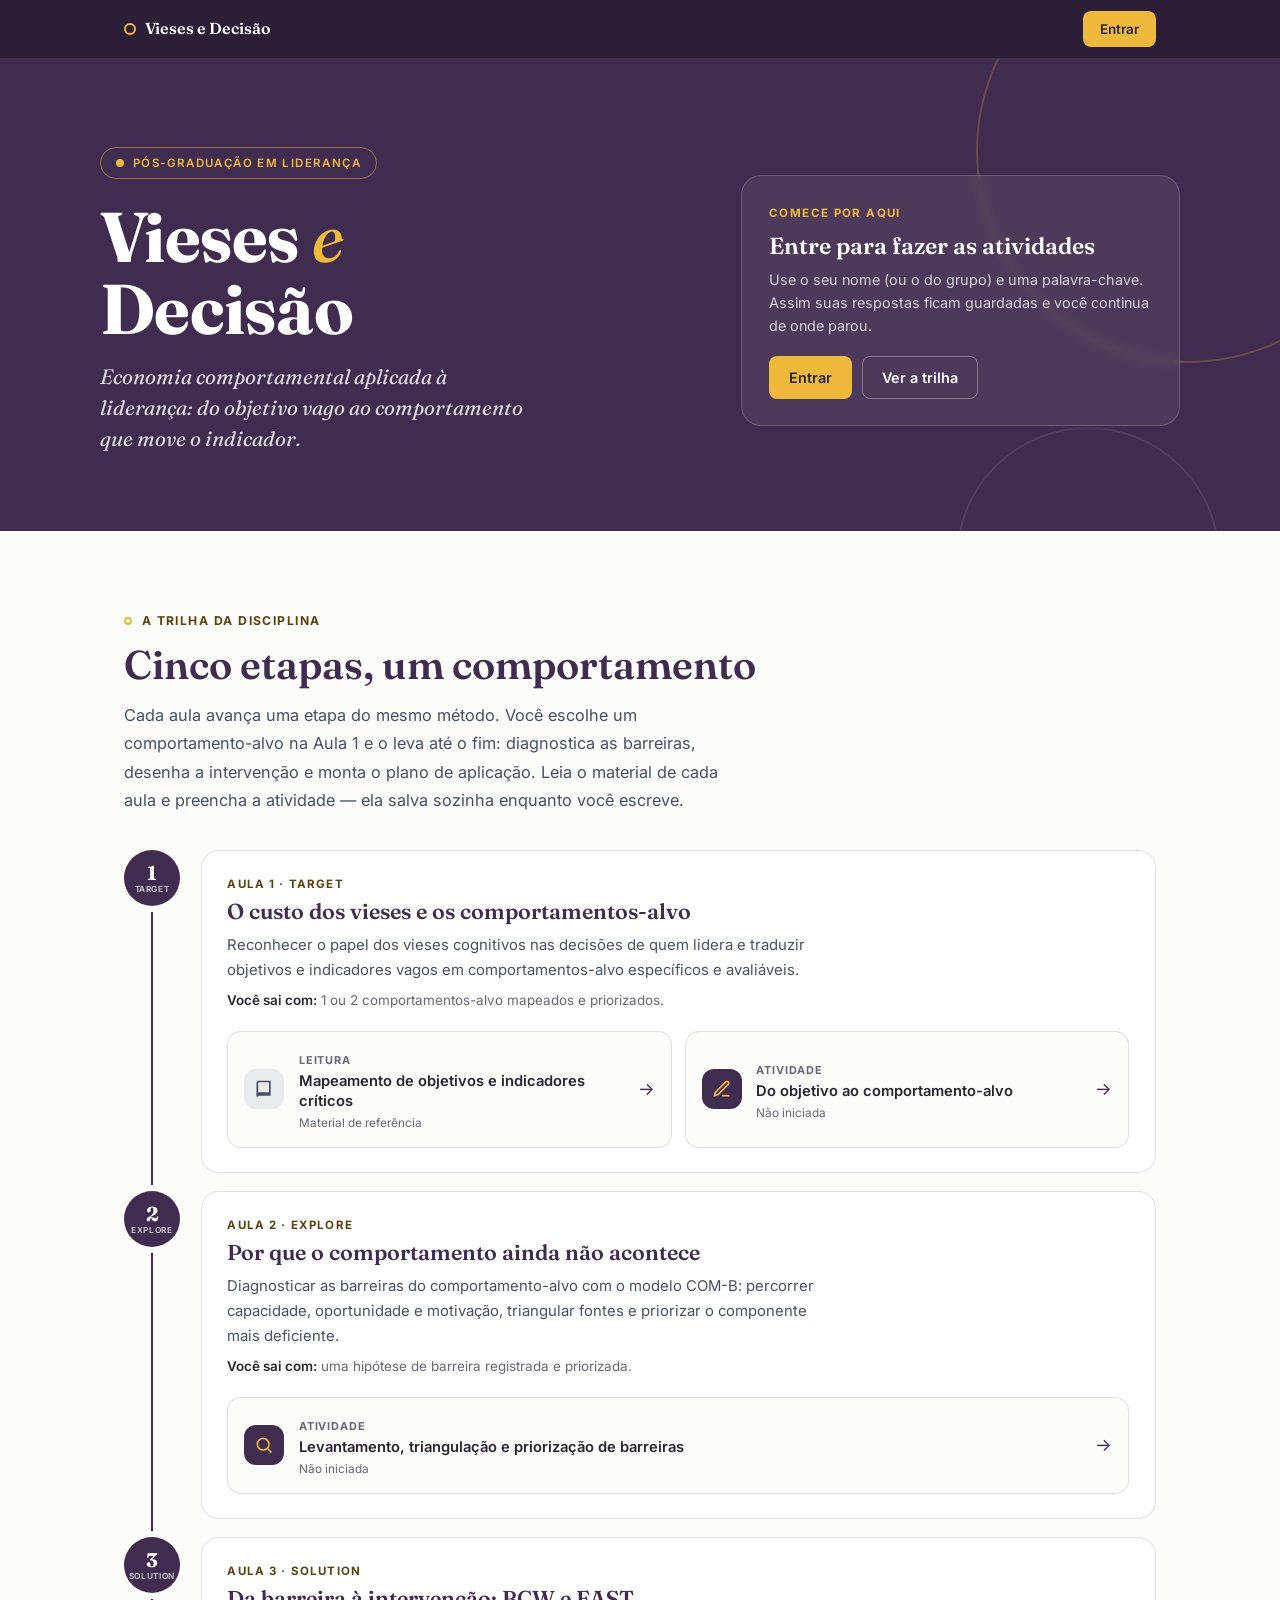
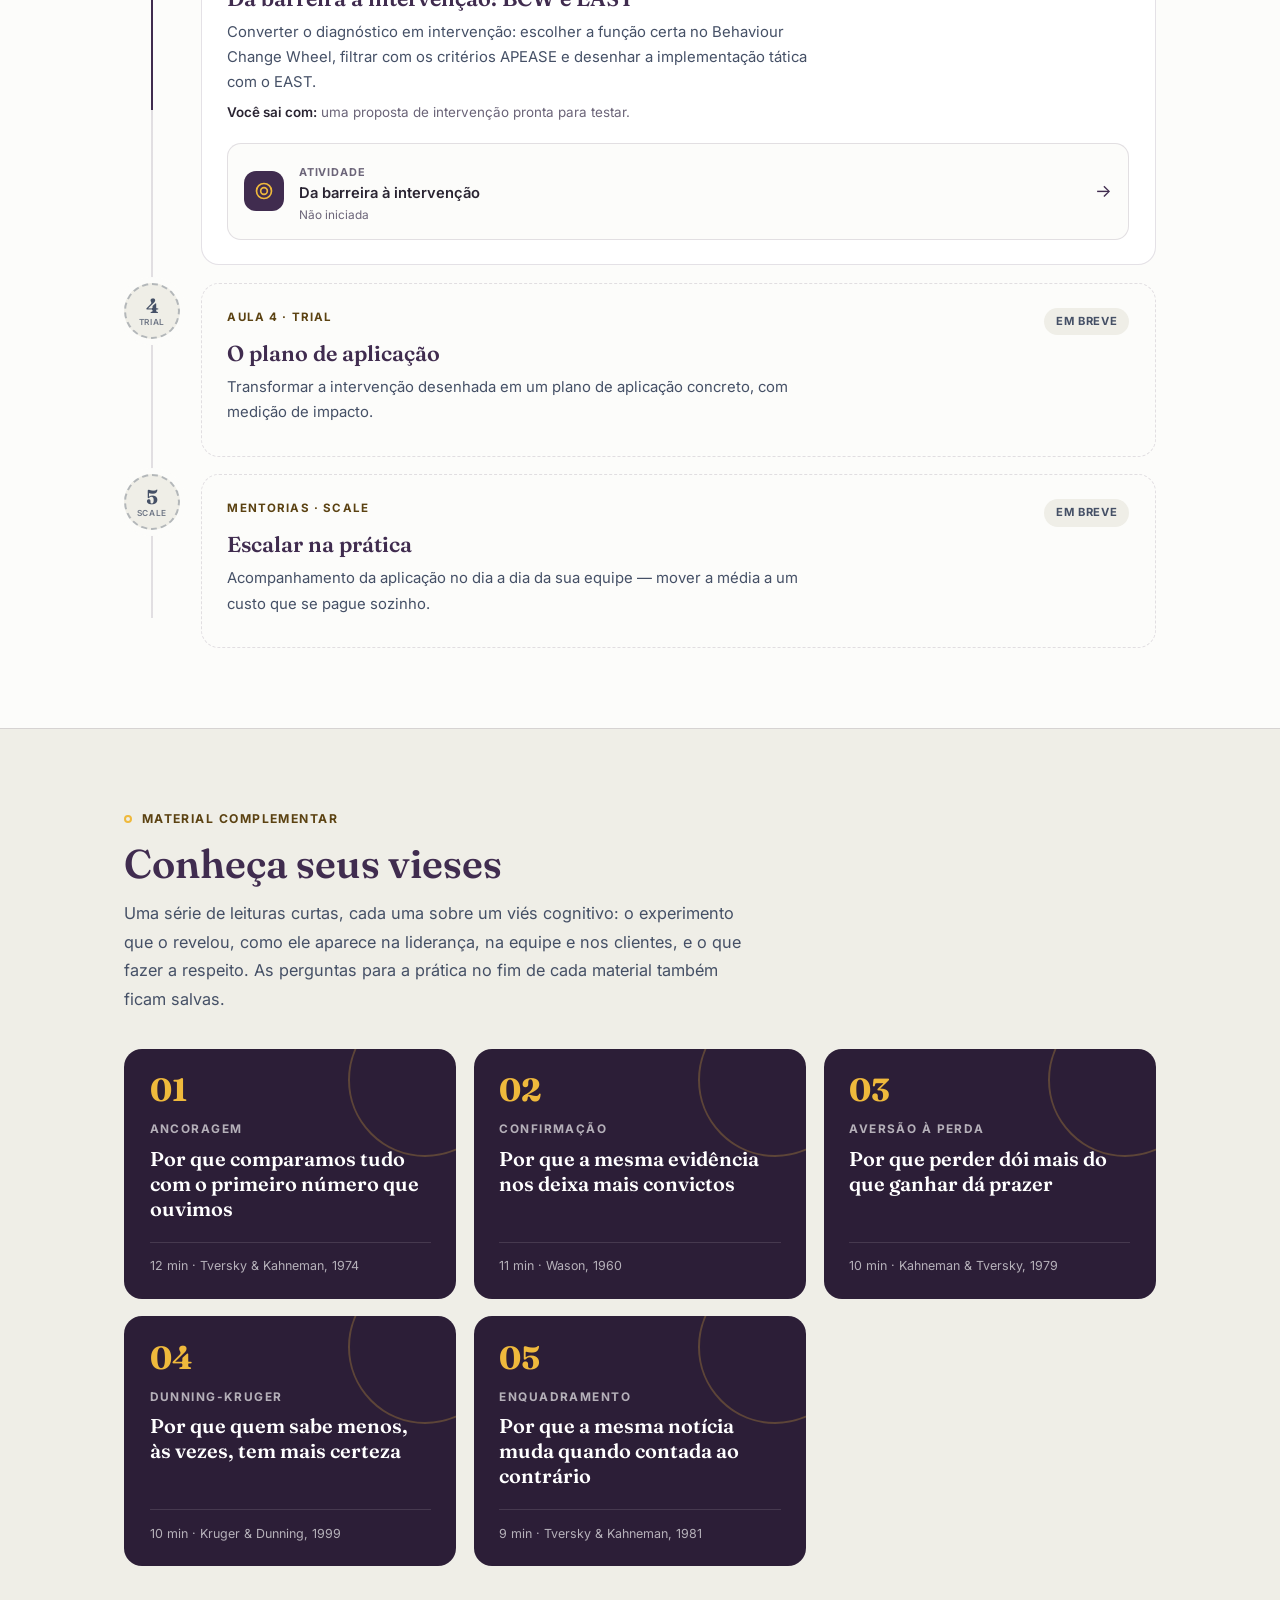
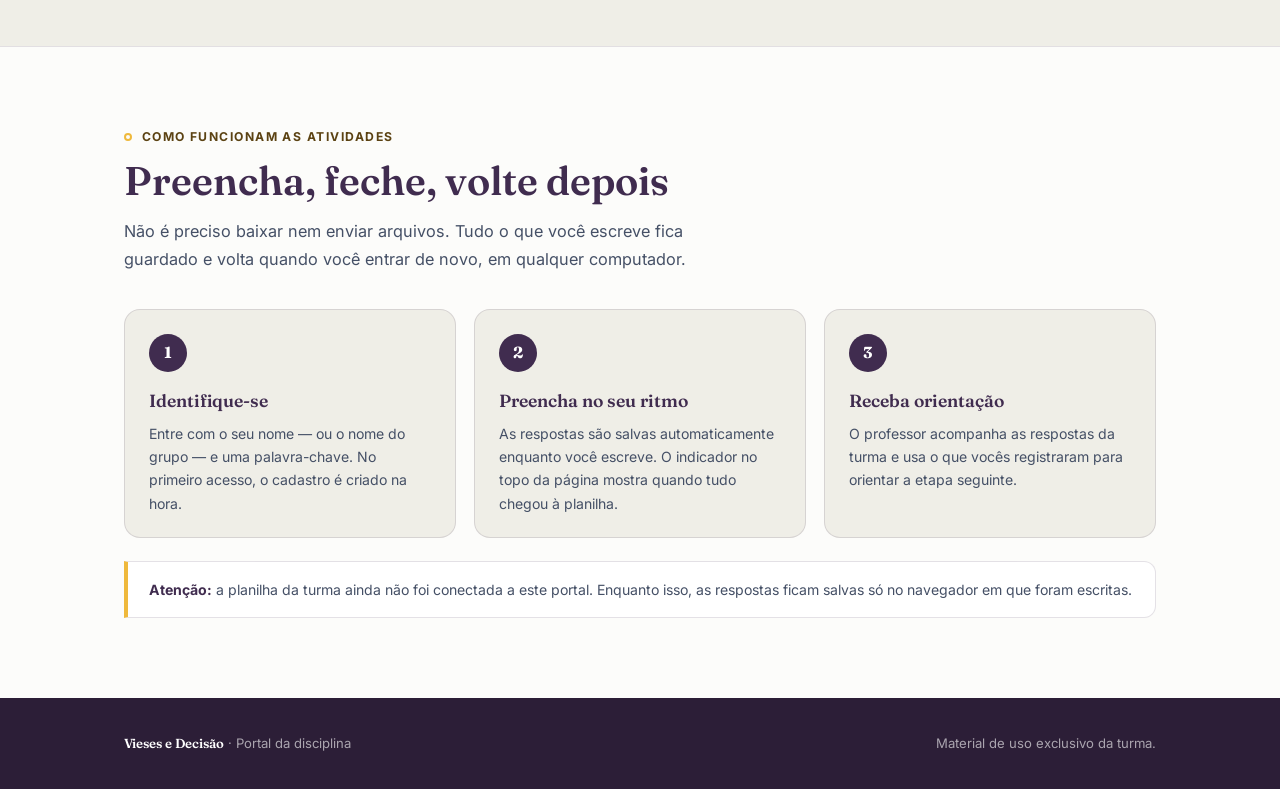
==== index.html @ 5bf4abdb "Portal da disciplina Vieses e Decisão: conteúdos, atividades com salvamento na planilha e materiais " ====
<!DOCTYPE html>
<html lang="pt-BR">
<head>
<meta charset="UTF-8">
<meta name="viewport" content="width=device-width, initial-scale=1.0">
<title>Vieses e Decisão — Portal da disciplina</title>
<meta name="description" content="Conteúdos e atividades da disciplina Vieses e Decisão: economia comportamental aplicada à liderança.">
<link rel="preconnect" href="https://fonts.googleapis.com">
<link rel="preconnect" href="https://fonts.gstatic.com" crossorigin>
<link href="https://fonts.googleapis.com/css2?family=Fraunces:ital,opsz,wght@0,9..144,400;0,9..144,500;0,9..144,600;0,9..144,700;1,9..144,400;1,9..144,500&family=Inter:wght@400;500;600;700&display=swap" rel="stylesheet">
<link rel="stylesheet" href="assets/css/portal.css">
<style>
  :root {
    --roxo:#402C4F; --roxo-deep:#2C1E37; --azul:#455066; --azul-deep:#2E3646;
    --papel:#FCFCFA; --papel-dim:#EFEEE7; --linha:rgba(64,44,79,0.14);
    --amarelo:#EFB93C; --amarelo-ink:#5B4212; --texto:#2A2432; --muted:#6b6478;
    --display:'Fraunces', Georgia, serif; --body:'Inter', -apple-system, sans-serif;
  }
  * { box-sizing:border-box; }
  html { scroll-behavior:smooth; -webkit-text-size-adjust:100%; }
  body { margin:0; font-family:var(--body); background:var(--papel); color:var(--texto); line-height:1.6; overflow-x:hidden; }
  a { color:inherit; }
  ::selection { background:var(--amarelo); color:var(--roxo-deep); }
  .wrap { max-width:1080px; margin:0 auto; padding:0 1.5rem; }
  .vd-topbar-inner { max-width:1080px; }

  /* HERO */
  .hero { background:var(--roxo); color:#fff; position:relative; overflow:hidden; }
  .hero::before { content:''; position:absolute; right:-120px; top:-120px; width:420px; height:420px; border-radius:50%; border:2px solid rgba(239,185,60,0.22); }
  .hero::after { content:''; position:absolute; right:60px; bottom:-160px; width:260px; height:260px; border-radius:50%; border:2px solid rgba(255,255,255,0.08); }
  .hero-grid { display:grid; grid-template-columns:1.35fr 1fr; gap:3rem; align-items:center; padding:clamp(3rem,8vw,5.5rem) 0 clamp(3rem,7vw,4.8rem); position:relative; z-index:1; }
  .tag { display:inline-flex; align-items:center; gap:0.55rem; border:1px solid rgba(239,185,60,0.5); color:var(--amarelo); font-size:0.72rem; letter-spacing:0.12em; text-transform:uppercase; padding:0.35rem 0.95rem; border-radius:100px; font-weight:600; }
  .tag i { width:8px; height:8px; border-radius:50%; background:var(--amarelo); display:inline-block; }
  .hero h1 { font-family:var(--display); font-weight:700; font-size:clamp(2.6rem,6.5vw,4.4rem); line-height:1.02; margin:1.4rem 0 1rem; letter-spacing:-0.01em; }
  .hero h1 em { font-style:italic; font-weight:500; color:var(--amarelo); }
  .hero-sub { font-family:var(--display); font-style:italic; font-size:clamp(1.08rem,2vw,1.3rem); color:rgba(255,255,255,0.82); max-width:34ch; margin:0; line-height:1.5; }

  .sessao-card { background:rgba(255,255,255,0.07); border:1px solid rgba(255,255,255,0.16); border-radius:20px; padding:1.7rem 1.7rem 1.6rem; backdrop-filter:blur(4px); }
  .sessao-card .eyebrow { font-size:0.72rem; font-weight:700; letter-spacing:0.12em; text-transform:uppercase; color:var(--amarelo); margin-bottom:0.6rem; }
  .sessao-card h2 { font-family:var(--display); font-weight:600; font-size:1.45rem; margin:0 0 0.5rem; line-height:1.2; }
  .sessao-card p { font-size:0.9rem; color:rgba(255,255,255,0.78); margin:0 0 1.2rem; line-height:1.6; }
  .sessao-card .vd-btn { padding:0.75rem 1.2rem; font-size:0.9rem; }
  .progresso { list-style:none; margin:0 0 1.2rem; padding:0; display:flex; flex-direction:column; gap:0.45rem; }
  .progresso li { display:flex; justify-content:space-between; gap:1rem; font-size:0.86rem; background:rgba(255,255,255,0.06); border-radius:10px; padding:0.55rem 0.8rem; }
  .progresso li span:last-child { color:rgba(255,255,255,0.7); white-space:nowrap; }
  .progresso li.feito span:last-child { color:#8fe0b6; }
  .sessao-acoes { display:flex; gap:0.6rem; flex-wrap:wrap; }

  /* SEÇÕES */
  section.bloco { padding:clamp(3.2rem,7vw,5rem) 0; }
  section.bloco + section.bloco { border-top:1px solid var(--linha); }
  .eyebrow-sec { display:flex; align-items:center; gap:0.6rem; font-size:0.76rem; font-weight:700; letter-spacing:0.12em; text-transform:uppercase; color:var(--amarelo-ink); margin-bottom:0.8rem; }
  .eyebrow-sec i { width:8px; height:8px; border-radius:50%; border:2px solid var(--amarelo); display:inline-block; }
  h2.titulo-sec { font-family:var(--display); font-weight:600; font-size:clamp(1.8rem,4vw,2.5rem); color:var(--roxo); margin:0 0 0.8rem; line-height:1.12; }
  p.intro-sec { color:var(--azul); font-size:1.02rem; max-width:62ch; margin:0 0 2.2rem; line-height:1.75; }

  /* TRILHA */
  .trilha { position:relative; display:flex; flex-direction:column; gap:1.1rem; }
  .trilha::before { content:''; position:absolute; left:27px; top:30px; bottom:30px; width:2px; background:linear-gradient(var(--roxo) 0 62%, var(--linha) 62%); }
  .etapa { display:grid; grid-template-columns:56px 1fr; gap:1.3rem; position:relative; }
  .etapa-num { width:56px; height:56px; border-radius:50%; background:var(--roxo); color:#fff; display:flex; flex-direction:column; align-items:center; justify-content:center; font-family:var(--display); font-weight:700; font-size:1.25rem; line-height:1; position:relative; z-index:1; box-shadow:0 0 0 6px var(--papel); }
  .etapa-num small { font-family:var(--body); font-size:0.52rem; letter-spacing:0.08em; font-weight:600; opacity:0.75; margin-top:2px; }
  .etapa.futura .etapa-num { background:var(--papel-dim); color:var(--azul); border:2px dashed rgba(69,80,102,0.35); }
  .etapa-card { background:#fff; border:1px solid var(--linha); border-radius:18px; padding:1.5rem 1.6rem; transition:border-color .2s, box-shadow .2s; }
  .etapa-card:hover { border-color:rgba(64,44,79,0.3); box-shadow:0 18px 40px -26px rgba(44,30,55,0.4); }
  .etapa.futura .etapa-card { background:transparent; border-style:dashed; }
  .etapa-top { display:flex; justify-content:space-between; align-items:flex-start; gap:1rem; flex-wrap:wrap; }
  .etapa-label { font-size:0.72rem; font-weight:700; letter-spacing:0.1em; text-transform:uppercase; color:var(--amarelo-ink); }
  .etapa h3 { font-family:var(--display); font-weight:600; font-size:1.35rem; color:var(--roxo); margin:0.35rem 0 0.5rem; line-height:1.2; }
  .etapa p.desc { font-size:0.93rem; color:var(--azul); margin:0 0 0.4rem; line-height:1.7; max-width:68ch; }
  .etapa p.entrega { font-size:0.84rem; color:var(--muted); margin:0; }
  .etapa p.entrega strong { color:var(--texto); font-weight:600; }
  .badge-breve { font-size:0.7rem; font-weight:700; letter-spacing:0.06em; text-transform:uppercase; padding:0.3rem 0.75rem; border-radius:100px; background:var(--papel-dim); color:var(--azul); }
  .recursos { display:grid; grid-template-columns:repeat(auto-fit, minmax(240px, 1fr)); gap:0.8rem; margin-top:1.2rem; }
  .recurso { display:flex; align-items:center; gap:0.9rem; text-decoration:none; background:var(--papel); border:1px solid var(--linha); border-radius:14px; padding:0.9rem 1rem; transition:border-color .15s, transform .15s, background .15s; }
  .recurso:hover { border-color:var(--roxo); transform:translateY(-1px); background:#fff; }
  .recurso:focus-visible { outline:2px solid var(--amarelo); outline-offset:2px; }
  .recurso-ico { width:40px; height:40px; border-radius:12px; display:flex; align-items:center; justify-content:center; flex-shrink:0; }
  .recurso.leitura .recurso-ico { background:rgba(69,80,102,0.1); color:var(--azul); }
  .recurso.atividade .recurso-ico { background:var(--roxo); color:var(--amarelo); }
  .recurso-txt { min-width:0; flex:1; }
  .recurso-tipo { font-size:0.68rem; font-weight:700; letter-spacing:0.08em; text-transform:uppercase; color:var(--muted); }
  .recurso-nome { display:block; font-weight:600; font-size:0.92rem; color:var(--texto); line-height:1.35; }
  .recurso-status { display:block; font-size:0.74rem; color:var(--muted); margin-top:0.15rem; }
  .recurso-status.feito { color:#2f8f5f; font-weight:600; }
  .recurso-seta { color:var(--roxo); font-size:1.1rem; flex-shrink:0; }

  /* VIESES */
  .vieses-grid { display:grid; grid-template-columns:repeat(auto-fill, minmax(290px, 1fr)); gap:1.1rem; }
  .vies { display:flex; flex-direction:column; text-decoration:none; background:var(--roxo-deep); color:#fff; border-radius:18px; padding:1.6rem 1.6rem 1.4rem; position:relative; overflow:hidden; min-height:250px; transition:transform .2s, box-shadow .2s; }
  .vies::before { content:''; position:absolute; top:-46px; right:-46px; width:150px; height:150px; border-radius:50%; border:2px solid rgba(239,185,60,0.25); transition:transform .4s; }
  .vies:hover { transform:translateY(-3px); box-shadow:0 22px 44px -22px rgba(44,30,55,0.7); }
  .vies:hover::before { transform:scale(1.15); }
  .vies:focus-visible { outline:3px solid var(--amarelo); outline-offset:3px; }
  .vies-num { font-family:var(--display); font-weight:700; font-size:2rem; color:var(--amarelo); line-height:1; }
  .vies-nome { font-size:0.74rem; font-weight:700; letter-spacing:0.12em; text-transform:uppercase; color:rgba(255,255,255,0.65); margin:0.9rem 0 0.4rem; }
  .vies-pergunta { font-family:var(--display); font-weight:600; font-size:1.25rem; line-height:1.25; margin:0 0 1.2rem; }
  .vies-meta { margin-top:auto; display:flex; justify-content:space-between; gap:0.8rem; flex-wrap:wrap; font-size:0.78rem; color:rgba(255,255,255,0.65); border-top:1px solid rgba(255,255,255,0.12); padding-top:0.85rem; }
  .vies-meta .ok { color:#8fe0b6; font-weight:600; }

  /* COMO FUNCIONA */
  .passos { display:grid; grid-template-columns:repeat(3, 1fr); gap:1.1rem; }
  .passo-c { background:var(--papel-dim); border:1px solid var(--linha); border-radius:16px; padding:1.5rem 1.5rem 1.4rem; }
  .passo-c .n { width:38px; height:38px; border-radius:50%; background:var(--roxo); color:#fff; display:flex; align-items:center; justify-content:center; font-family:var(--display); font-weight:700; margin-bottom:0.9rem; }
  .passo-c h4 { font-family:var(--display); font-weight:600; font-size:1.1rem; color:var(--roxo); margin:0 0 0.45rem; }
  .passo-c p { font-size:0.88rem; color:var(--azul); margin:0; line-height:1.65; }
  .aviso-local { margin-top:1.4rem; display:flex; gap:0.9rem; background:#fff; border:1px solid var(--linha); border-left:4px solid var(--amarelo); border-radius:0 12px 12px 0; padding:1rem 1.3rem; font-size:0.88rem; color:var(--azul); line-height:1.65; }
  .aviso-local strong { color:var(--roxo); }

  footer { background:var(--roxo-deep); color:rgba(255,255,255,0.6); font-size:0.82rem; padding:2.2rem 0; }
  footer .wrap { display:flex; justify-content:space-between; gap:1rem; flex-wrap:wrap; }
  footer strong { color:#fff; font-family:var(--display); font-weight:600; }

  @media (max-width:880px) {
    .hero-grid { grid-template-columns:1fr; gap:2rem; }
    .passos { grid-template-columns:1fr; }
  }
  @media (max-width:560px) {
    .wrap { padding-left:1rem; padding-right:1rem; }
    .trilha::before { left:19px; }
    .etapa { grid-template-columns:40px 1fr; gap:0.8rem; }
    .etapa-num { width:40px; height:40px; font-size:1rem; box-shadow:0 0 0 4px var(--papel); }
    .etapa-num small { display:none; }
    .etapa-card { padding:1.2rem 1.1rem; }
    .vieses-grid { grid-template-columns:1fr; }
  }
  @media (prefers-reduced-motion: reduce) {
    .vies, .vies::before, .recurso, .etapa-card { transition:none; }
  }
</style>
</head>
<body>

<header class="hero">
  <div class="wrap hero-grid">
    <div>
      <span class="tag"><i></i><span id="programa">Pós-graduação em Liderança</span></span>
      <h1>Vieses <em>e</em><br>Decisão</h1>
      <p class="hero-sub" id="subtitulo">Economia comportamental aplicada à liderança: do objetivo vago ao comportamento que move o indicador.</p>
    </div>
    <div class="sessao-card" id="sessaoCard" aria-live="polite"></div>
  </div>
</header>

<main>
  <section class="bloco" id="trilha">
    <div class="wrap">
      <div class="eyebrow-sec"><i></i>A trilha da disciplina</div>
      <h2 class="titulo-sec">Cinco etapas, um comportamento</h2>
      <p class="intro-sec">Cada aula avança uma etapa do mesmo método. Você escolhe um comportamento-alvo na Aula 1 e o leva até o fim: diagnostica as barreiras, desenha a intervenção e monta o plano de aplicação. Leia o material de cada aula e preencha a atividade — ela salva sozinha enquanto você escreve.</p>

      <div class="trilha">
        <article class="etapa">
          <div class="etapa-num">1<small>TARGET</small></div>
          <div class="etapa-card">
            <div class="etapa-label">Aula 1 · Target</div>
            <h3>O custo dos vieses e os comportamentos-alvo</h3>
            <p class="desc">Reconhecer o papel dos vieses cognitivos nas decisões de quem lidera e traduzir objetivos e indicadores vagos em comportamentos-alvo específicos e avaliáveis.</p>
            <p class="entrega"><strong>Você sai com:</strong> 1 ou 2 comportamentos-alvo mapeados e priorizados.</p>
            <div class="recursos">
              <a class="recurso leitura" href="leituras/passo-1-objetivos-e-indicadores.html">
                <span class="recurso-ico"><svg width="20" height="20" viewBox="0 0 24 24" fill="none" stroke="currentColor" stroke-width="2"><path d="M4 5a2 2 0 012-2h13v16H6a2 2 0 00-2 2V5z"/><path d="M4 19a2 2 0 012-2h13"/></svg></span>
                <span class="recurso-txt"><span class="recurso-tipo">Leitura</span><span class="recurso-nome">Mapeamento de objetivos e indicadores críticos</span><span class="recurso-status" id="tempoLeitura1">Material de referência</span></span>
                <span class="recurso-seta">→</span>
              </a>
              <a class="recurso atividade" href="atividades/aula-1-comportamento-alvo.html">
                <span class="recurso-ico"><svg width="20" height="20" viewBox="0 0 24 24" fill="none" stroke="currentColor" stroke-width="2"><path d="M12 20h9"/><path d="M16.5 3.5a2.1 2.1 0 013 3L7 19l-4 1 1-4 12.5-12.5z"/></svg></span>
                <span class="recurso-txt"><span class="recurso-tipo">Atividade</span><span class="recurso-nome">Do objetivo ao comportamento-alvo</span><span class="recurso-status" data-ferramenta="aula1">Não iniciada</span></span>
                <span class="recurso-seta">→</span>
              </a>
            </div>
          </div>
        </article>

        <article class="etapa">
          <div class="etapa-num">2<small>EXPLORE</small></div>
          <div class="etapa-card">
            <div class="etapa-label">Aula 2 · Explore</div>
            <h3>Por que o comportamento ainda não acontece</h3>
            <p class="desc">Diagnosticar as barreiras do comportamento-alvo com o modelo COM-B: percorrer capacidade, oportunidade e motivação, triangular fontes e priorizar o componente mais deficiente.</p>
            <p class="entrega"><strong>Você sai com:</strong> uma hipótese de barreira registrada e priorizada.</p>
            <div class="recursos">
              <a class="recurso atividade" href="atividades/aula-2-barreiras.html">
                <span class="recurso-ico"><svg width="20" height="20" viewBox="0 0 24 24" fill="none" stroke="currentColor" stroke-width="2"><circle cx="11" cy="11" r="7"/><path d="M21 21l-4.3-4.3"/></svg></span>
                <span class="recurso-txt"><span class="recurso-tipo">Atividade</span><span class="recurso-nome">Levantamento, triangulação e priorização de barreiras</span><span class="recurso-status" data-ferramenta="aula2">Não iniciada</span></span>
                <span class="recurso-seta">→</span>
              </a>
            </div>
          </div>
        </article>

        <article class="etapa">
          <div class="etapa-num">3<small>SOLUTION</small></div>
          <div class="etapa-card">
            <div class="etapa-label">Aula 3 · Solution</div>
            <h3>Da barreira à intervenção: BCW e EAST</h3>
            <p class="desc">Converter o diagnóstico em intervenção: escolher a função certa no Behaviour Change Wheel, filtrar com os critérios APEASE e desenhar a implementação tática com o EAST.</p>
            <p class="entrega"><strong>Você sai com:</strong> uma proposta de intervenção pronta para testar.</p>
            <div class="recursos">
              <a class="recurso atividade" href="atividades/aula-3-intervencao.html">
                <span class="recurso-ico"><svg width="20" height="20" viewBox="0 0 24 24" fill="none" stroke="currentColor" stroke-width="2"><circle cx="12" cy="12" r="9"/><circle cx="12" cy="12" r="4"/></svg></span>
                <span class="recurso-txt"><span class="recurso-tipo">Atividade</span><span class="recurso-nome">Da barreira à intervenção</span><span class="recurso-status" data-ferramenta="aula3">Não iniciada</span></span>
                <span class="recurso-seta">→</span>
              </a>
            </div>
          </div>
        </article>

        <article class="etapa futura">
          <div class="etapa-num">4<small>TRIAL</small></div>
          <div class="etapa-card">
            <div class="etapa-top"><div class="etapa-label">Aula 4 · Trial</div><span class="badge-breve">Em breve</span></div>
            <h3>O plano de aplicação</h3>
            <p class="desc">Transformar a intervenção desenhada em um plano de aplicação concreto, com medição de impacto.</p>
          </div>
        </article>

        <article class="etapa futura">
          <div class="etapa-num">5<small>SCALE</small></div>
          <div class="etapa-card">
            <div class="etapa-top"><div class="etapa-label">Mentorias · Scale</div><span class="badge-breve">Em breve</span></div>
            <h3>Escalar na prática</h3>
            <p class="desc">Acompanhamento da aplicação no dia a dia da sua equipe — mover a média a um custo que se pague sozinho.</p>
          </div>
        </article>
      </div>
    </div>
  </section>

  <section class="bloco" id="vieses" style="background:var(--papel-dim)">
    <div class="wrap">
      <div class="eyebrow-sec"><i></i>Material complementar</div>
      <h2 class="titulo-sec">Conheça seus vieses</h2>
      <p class="intro-sec">Uma série de leituras curtas, cada uma sobre um viés cognitivo: o experimento que o revelou, como ele aparece na liderança, na equipe e nos clientes, e o que fazer a respeito. As perguntas para a prática no fim de cada material também ficam salvas.</p>
      <div class="vieses-grid">
        <a class="vies" href="vieses/ancoragem.html">
          <span class="vies-num">01</span><span class="vies-nome">Ancoragem</span>
          <span class="vies-pergunta">Por que comparamos tudo com o primeiro número que ouvimos</span>
          <span class="vies-meta"><span>12 min · Tversky &amp; Kahneman, 1974</span><span data-ferramenta="vies-ancoragem"></span></span>
        </a>
        <a class="vies" href="vieses/confirmacao.html">
          <span class="vies-num">02</span><span class="vies-nome">Confirmação</span>
          <span class="vies-pergunta">Por que a mesma evidência nos deixa mais convictos</span>
          <span class="vies-meta"><span>11 min · Wason, 1960</span><span data-ferramenta="vies-confirmacao"></span></span>
        </a>
        <a class="vies" href="vieses/aversao-a-perda.html">
          <span class="vies-num">03</span><span class="vies-nome">Aversão à perda</span>
          <span class="vies-pergunta">Por que perder dói mais do que ganhar dá prazer</span>
          <span class="vies-meta"><span>10 min · Kahneman &amp; Tversky, 1979</span><span data-ferramenta="vies-aversao-a-perda"></span></span>
        </a>
        <a class="vies" href="vieses/dunning-kruger.html">
          <span class="vies-num">04</span><span class="vies-nome">Dunning-Kruger</span>
          <span class="vies-pergunta">Por que quem sabe menos, às vezes, tem mais certeza</span>
          <span class="vies-meta"><span>10 min · Kruger &amp; Dunning, 1999</span><span data-ferramenta="vies-dunning-kruger"></span></span>
        </a>
        <a class="vies" href="vieses/enquadramento.html">
          <span class="vies-num">05</span><span class="vies-nome">Enquadramento</span>
          <span class="vies-pergunta">Por que a mesma notícia muda quando contada ao contrário</span>
          <span class="vies-meta"><span>9 min · Tversky &amp; Kahneman, 1981</span><span data-ferramenta="vies-enquadramento"></span></span>
        </a>
      </div>
    </div>
  </section>

  <section class="bloco" id="como-funciona">
    <div class="wrap">
      <div class="eyebrow-sec"><i></i>Como funcionam as atividades</div>
      <h2 class="titulo-sec">Preencha, feche, volte depois</h2>
      <p class="intro-sec">Não é preciso baixar nem enviar arquivos. Tudo o que você escreve fica guardado e volta quando você entrar de novo, em qualquer computador.</p>
      <div class="passos">
        <div class="passo-c"><div class="n">1</div><h4>Identifique-se</h4><p>Entre com o seu nome — ou o nome do grupo — e uma palavra-chave. No primeiro acesso, o cadastro é criado na hora.</p></div>
        <div class="passo-c"><div class="n">2</div><h4>Preencha no seu ritmo</h4><p>As respostas são salvas automaticamente enquanto você escreve. O indicador no topo da página mostra quando tudo chegou à planilha.</p></div>
        <div class="passo-c"><div class="n">3</div><h4>Receba orientação</h4><p>O professor acompanha as respostas da turma e usa o que vocês registraram para orientar a etapa seguinte.</p></div>
      </div>
      <div class="aviso-local" id="avisoModo"></div>
    </div>
  </section>
</main>

<footer>
  <div class="wrap">
    <span><strong id="rodapeNome">Vieses e Decisão</strong> · Portal da disciplina</span>
    <span>Material de uso exclusivo da turma.</span>
  </div>
</footer>

<script src="assets/js/config.js"></script>
<script src="assets/js/portal.js"></script>
<script>
(function () {
  var C = window.VD_CONFIG || {};
  if (C.PROGRAMA) document.getElementById('programa').textContent = C.PROGRAMA;
  if (C.NOME_DISCIPLINA) { document.getElementById('rodapeNome').textContent = C.NOME_DISCIPLINA; }

  VD.iniciarPagina();

  var esc = VD.esc;
  var ATIVIDADES = [
    { id: 'aula1', nome: 'Aula 1 · Comportamento-alvo', url: 'atividades/aula-1-comportamento-alvo.html' },
    { id: 'aula2', nome: 'Aula 2 · Barreiras', url: 'atividades/aula-2-barreiras.html' },
    { id: 'aula3', nome: 'Aula 3 · Intervenção', url: 'atividades/aula-3-intervencao.html' }
  ];

  function rotulo(reg) {
    if (!reg) return null;
    if (VD.emPlanilha() && reg.pendente) return 'Alterações ainda não enviadas';
    return 'Salva ' + VD.fmtHora(reg.base || reg.atualizado);
  }

  function render() {
    var s = VD.sessao();
    var card = document.getElementById('sessaoCard');
    if (!s) {
      card.innerHTML =
        '<div class="eyebrow">Comece por aqui</div>' +
        '<h2>Entre para fazer as atividades</h2>' +
        '<p>Use o seu nome (ou o do grupo) e uma palavra-chave. Assim suas respostas ficam guardadas e você continua de onde parou.</p>' +
        '<div class="sessao-acoes"><button type="button" class="vd-btn vd-btn-amarelo" id="btnEntrar">Entrar</button>' +
        '<a class="vd-btn vd-btn-claro" href="#trilha">Ver a trilha</a></div>';
      document.getElementById('btnEntrar').onclick = function () { VD.abrirLogin(); };
    } else {
      card.innerHTML =
        '<div class="eyebrow">' + (s.turma ? esc(s.turma) : 'Sua área') + '</div>' +
        '<h2>Olá, ' + esc(s.nome) + '</h2>' +
        '<p>' + (VD.emPlanilha() ? 'Suas respostas estão sendo salvas na planilha da turma.' : 'Modo local: suas respostas ficam salvas neste navegador.') + '</p>' +
        '<ul class="progresso">' + ATIVIDADES.map(function (a) {
          var r = rotulo(VD.registro(a.id));
          return '<li class="' + (r ? 'feito' : '') + '"><span>' + esc(a.nome) + '</span><span>' + (r ? esc(r) : 'Não iniciada') + '</span></li>';
        }).join('') + '</ul>' +
        '<div class="sessao-acoes"><a class="vd-btn vd-btn-amarelo" href="' + proxima() + '">Continuar</a>' +
        '<button type="button" class="vd-btn vd-btn-claro" id="btnSair">Trocar de estudante</button></div>';
      document.getElementById('btnSair').onclick = function () { VD.sair(); };
    }

    document.querySelectorAll('[data-ferramenta]').forEach(function (el) {
      var r = rotulo(VD.registro(el.dataset.ferramenta));
      var ehVies = el.dataset.ferramenta.indexOf('vies-') === 0;
      el.classList.toggle('feito', !!r);
      el.classList.toggle('ok', !!r && ehVies);
      el.textContent = r ? (ehVies ? '✓ Anotações salvas' : '✓ ' + r) : (ehVies ? '' : 'Não iniciada');
    });

    var aviso = document.getElementById('avisoModo');
    aviso.innerHTML = VD.planilha
      ? '<span><strong>Dica para grupos:</strong> todos do grupo entram com o mesmo nome e a mesma palavra-chave. Se duas pessoas editarem a mesma atividade ao mesmo tempo, o portal avisa e pergunta qual versão manter.</span>'
      : '<span><strong>Atenção:</strong> a planilha da turma ainda não foi conectada a este portal. Enquanto isso, as respostas ficam salvas só no navegador em que foram escritas.</span>';
  }

  function proxima() {
    for (var i = 0; i < ATIVIDADES.length; i++) if (!VD.registro(ATIVIDADES[i].id)) return ATIVIDADES[i].url;
    return ATIVIDADES[ATIVIDADES.length - 1].url;
  }

  VD.onSessao(render);
  render();
})();
</script>
</body>
</html>
---- assets/css/portal.css ----
/* =========================================================
   Portal Vieses e Decisão — componentes compartilhados
   (barra superior, sessão, status de salvamento, modal)
   Tudo prefixado com "vd-" para não colidir com o CSS
   próprio de cada ferramenta e de cada material.
   ========================================================= */
:root {
  --vd-roxo: #402C4F;
  --vd-roxo-deep: #2C1E37;
  --vd-roxo-tint: rgba(64,44,79,0.06);
  --vd-azul: #455066;
  --vd-fundo: #FCFCFA;
  --vd-fundo-alt: #F2EFEA;
  --vd-amarelo: #EFB93C;
  --vd-amarelo-ink: #5B4212;
  --vd-texto: #2A2432;
  --vd-muted: #6b6478;
  --vd-border: rgba(64,44,79,0.16);
  --vd-ok: #2f8f5f;
  --vd-erro: #b0475a;
  --vd-display: 'Fraunces', Georgia, serif;
  --vd-body: 'Inter', -apple-system, 'Segoe UI', sans-serif;
}

/* ---------- Barra superior ---------- */
.vd-topbar {
  position: sticky; top: 0; z-index: 400;
  background: var(--vd-roxo-deep); color: #fff;
  font-family: var(--vd-body);
  border-bottom: 1px solid rgba(255,255,255,0.08);
}
.vd-topbar-inner {
  max-width: 980px; margin: 0 auto; padding: 0 1.5rem; height: 58px;
  display: flex; align-items: center; justify-content: space-between; gap: 1rem;
}
.vd-left { display: flex; align-items: center; gap: 0.9rem; min-width: 0; }
.vd-brand {
  display: inline-flex; align-items: center; gap: 0.55rem; color: #fff; text-decoration: none;
  font-family: var(--vd-display); font-weight: 600; font-size: 1rem; white-space: nowrap;
}
.vd-brand:hover { color: var(--vd-amarelo); }
.vd-dot { width: 12px; height: 12px; border-radius: 50%; border: 2px solid var(--vd-amarelo); flex-shrink: 0; display: inline-block; }
.vd-crumb {
  font-size: 0.8rem; color: rgba(255,255,255,0.6); white-space: nowrap; overflow: hidden; text-overflow: ellipsis;
  padding-left: 0.9rem; border-left: 1px solid rgba(255,255,255,0.18);
}
.vd-right { display: flex; align-items: center; gap: 0.6rem; flex-shrink: 0; position: relative; }

/* botões próprios do portal — redefinem tudo para não herdar o CSS das ferramentas */
.vd-btn {
  font-family: var(--vd-body); font-weight: 600; font-size: 0.84rem; line-height: 1.2;
  border-radius: 8px; padding: 0.55rem 1rem; min-height: 0; cursor: pointer;
  border: 1px solid transparent; transition: background .15s, border-color .15s, color .15s;
  transform: none !important; display: inline-flex; align-items: center; justify-content: center; gap: 0.45rem;
  text-decoration: none;
}
.vd-btn-amarelo { background: var(--vd-amarelo); color: var(--vd-texto); }
.vd-btn-amarelo:hover { background: #f5c968; }
.vd-btn-roxo { background: var(--vd-roxo); color: #fff; }
.vd-btn-roxo:hover { background: var(--vd-roxo-deep); }
.vd-btn-claro { background: transparent; color: #fff; border-color: rgba(255,255,255,0.3); }
.vd-btn-claro:hover { border-color: var(--vd-amarelo); color: var(--vd-amarelo); }
.vd-btn-ghost { background: var(--vd-fundo-alt); color: var(--vd-azul); border-color: var(--vd-border); }
.vd-btn-ghost:hover { border-color: var(--vd-azul); }
.vd-btn-link { background: none; border: none; color: var(--vd-azul); text-decoration: underline; padding: 0.3rem 0; font-weight: 600; }
.vd-btn:disabled { opacity: 0.55; cursor: default; }
.vd-btn:focus-visible { outline: 2px solid var(--vd-amarelo); outline-offset: 2px; }

/* ---------- Status de salvamento ---------- */
.vd-status {
  display: inline-flex; align-items: center; gap: 0.45rem; font-size: 0.76rem; font-weight: 500;
  color: rgba(255,255,255,0.78); white-space: nowrap;
}
.vd-status[hidden] { display: none; }
.vd-status::before { content: ''; width: 8px; height: 8px; border-radius: 50%; background: rgba(255,255,255,0.4); flex-shrink: 0; }
.vd-status[data-estado="ok"]::before { background: #4cc38a; }
.vd-status[data-estado="salvando"]::before { background: var(--vd-amarelo); animation: vd-pulse 1s infinite; }
.vd-status[data-estado="pendente"]::before { background: var(--vd-amarelo); }
.vd-status[data-estado="erro"]::before { background: #ef6b7f; }
.vd-status[data-estado="local"]::before { background: rgba(255,255,255,0.45); }
@keyframes vd-pulse { 50% { opacity: 0.35; } }

/* ---------- Chip do usuário + menu ---------- */
.vd-user {
  display: inline-flex; align-items: center; gap: 0.5rem; background: rgba(255,255,255,0.08);
  border: 1px solid rgba(255,255,255,0.18); color: #fff; border-radius: 100px; padding: 0.35rem 0.8rem 0.35rem 0.4rem;
  font-family: var(--vd-body); font-size: 0.82rem; font-weight: 600; cursor: pointer; min-height: 0; transform: none !important;
  max-width: 220px;
}
.vd-user:hover { border-color: var(--vd-amarelo); }
.vd-avatar {
  width: 26px; height: 26px; border-radius: 50%; background: var(--vd-amarelo); color: var(--vd-roxo-deep);
  display: inline-flex; align-items: center; justify-content: center; font-family: var(--vd-display); font-weight: 700; font-size: 0.8rem; flex-shrink: 0;
}
.vd-user-nome { overflow: hidden; text-overflow: ellipsis; white-space: nowrap; }
.vd-menu {
  position: absolute; top: calc(100% + 8px); right: 0; background: #fff; color: var(--vd-texto);
  border: 1px solid var(--vd-border); border-radius: 12px; box-shadow: 0 16px 40px -12px rgba(44,30,55,0.35);
  min-width: 250px; padding: 0.5rem; z-index: 450; font-family: var(--vd-body);
}
.vd-menu[hidden] { display: none; }
.vd-menu-info { padding: 0.6rem 0.75rem 0.7rem; border-bottom: 1px solid var(--vd-border); margin-bottom: 0.35rem; font-size: 0.8rem; color: var(--vd-muted); line-height: 1.5; }
.vd-menu-info strong { display: block; color: var(--vd-texto); font-size: 0.9rem; }
.vd-menu button {
  display: block; width: 100%; text-align: left; background: none; border: none; border-radius: 8px;
  padding: 0.6rem 0.75rem; font-family: var(--vd-body); font-size: 0.85rem; color: var(--vd-texto); cursor: pointer;
  min-height: 0; transform: none !important; font-weight: 500;
}
.vd-menu button:hover { background: var(--vd-fundo-alt); }

/* ---------- Modal ---------- */
.vd-modal {
  position: fixed; inset: 0; background: rgba(42,36,50,0.6); z-index: 1000;
  display: flex; align-items: center; justify-content: center; padding: 1.2rem; font-family: var(--vd-body);
}
.vd-modal[hidden] { display: none; }
.vd-modal-box {
  background: var(--vd-fundo); color: var(--vd-texto); border-radius: 18px; width: 100%; max-width: 460px;
  max-height: 92vh; overflow-y: auto; padding: 2rem 2rem 1.7rem; position: relative;
  box-shadow: 0 24px 70px rgba(0,0,0,0.3);
}
.vd-modal-x {
  position: absolute; top: 1rem; right: 1rem; width: 36px; height: 36px; border-radius: 50%; border: none;
  background: var(--vd-roxo-tint); color: var(--vd-roxo); font-size: 1rem; cursor: pointer; padding: 0; min-height: 0; transform: none !important;
}
.vd-modal-eyebrow { font-size: 0.72rem; font-weight: 700; letter-spacing: 0.12em; text-transform: uppercase; color: var(--vd-amarelo-ink); margin-bottom: 0.5rem; display: flex; align-items: center; gap: 0.5rem; }
.vd-modal h3 { font-family: var(--vd-display); font-weight: 700; color: var(--vd-roxo); font-size: 1.4rem; margin: 0 0 0.6rem; line-height: 1.2; }
.vd-modal p { font-size: 0.88rem; color: var(--vd-muted); line-height: 1.6; margin: 0 0 1rem; }
.vd-modal p strong { color: var(--vd-texto); }
.vd-campo { margin-bottom: 0.95rem; }
.vd-campo label { display: block; font-size: 0.74rem; font-weight: 700; letter-spacing: 0.05em; text-transform: uppercase; color: var(--vd-azul); margin-bottom: 0.35rem; }
.vd-campo input {
  width: 100%; box-sizing: border-box; border: 1px solid var(--vd-border); border-radius: 9px; background: var(--vd-fundo-alt);
  padding: 0.7rem 0.8rem; font-family: var(--vd-body); font-size: 16px; color: var(--vd-texto); min-height: 0;
}
.vd-campo input:focus { outline: 2px solid var(--vd-amarelo); outline-offset: 1px; }
.vd-campo small { display: block; margin-top: 0.35rem; font-size: 0.76rem; color: var(--vd-muted); line-height: 1.45; }
.vd-acoes { display: flex; gap: 0.6rem; flex-wrap: wrap; margin-top: 1.2rem; }
.vd-acoes .vd-btn { flex: 1 1 auto; padding: 0.75rem 1rem; font-size: 0.9rem; }
.vd-erro { background: rgba(176,71,90,0.08); border: 1px solid rgba(176,71,90,0.3); color: #8a2f40; border-radius: 9px; padding: 0.65rem 0.8rem; font-size: 0.84rem; margin-top: 0.8rem; line-height: 1.5; }
.vd-erro[hidden] { display: none; }
.vd-aviso { background: rgba(239,185,60,0.12); border-left: 3px solid var(--vd-amarelo); border-radius: 0 9px 9px 0; padding: 0.7rem 0.9rem; font-size: 0.8rem; color: var(--vd-texto); line-height: 1.55; margin: 0 0 1rem; }

/* ---------- Escolher dados da aula anterior ---------- */
.vd-trazer { margin-top: 0.6rem; }
.vd-trazer .vd-btn { font-size: 0.78rem; padding: 0.45rem 0.85rem; }
.vd-picker { margin-top: 0.7rem; display: flex; flex-direction: column; gap: 0.45rem; }
.vd-picker[hidden] { display: none; }
.vd-picker-titulo { font-size: 0.74rem; color: rgba(255,255,255,0.75); font-style: italic; }
.vd-picker button {
  text-align: left; background: rgba(255,255,255,0.94); color: var(--vd-texto); border: 1px solid transparent; border-radius: 10px;
  padding: 0.65rem 0.85rem; font-family: var(--vd-body); font-size: 0.84rem; line-height: 1.45; cursor: pointer; min-height: 0; transform: none !important;
}
.vd-picker button:hover { border-color: var(--vd-amarelo); }
.vd-picker button .vd-tag { display: inline-block; font-size: 0.66rem; font-weight: 700; text-transform: uppercase; letter-spacing: 0.05em; padding: 0.12rem 0.5rem; border-radius: 100px; background: rgba(52,160,107,0.15); color: #1f6b45; margin-bottom: 0.25rem; }
.vd-picker button .vd-tag.neutra { background: var(--vd-fundo-alt); color: var(--vd-muted); }
.vd-picker-vazio { font-size: 0.8rem; color: rgba(255,255,255,0.75); font-style: italic; }

/* ---------- Bloco de status nas anotações dos materiais ---------- */
.vd-notas {
  display: flex; align-items: center; justify-content: space-between; gap: 0.8rem; flex-wrap: wrap;
  background: var(--vd-fundo-alt); border: 1px solid var(--vd-border); border-radius: 12px; padding: 0.75rem 1rem;
  font-family: var(--vd-body); font-size: 0.84rem; color: var(--vd-azul); margin: 0.4rem 0 0.2rem;
}
.vd-notas .vd-status { color: var(--vd-azul); }
.vd-notas .vd-status::before { background: rgba(69,80,102,0.4); }
.vd-notas .vd-status[data-estado="ok"]::before { background: var(--vd-ok); }
.vd-notas .vd-status[data-estado="erro"]::before { background: var(--vd-erro); }
.vd-notas .vd-status[data-estado="salvando"]::before,
.vd-notas .vd-status[data-estado="pendente"]::before { background: var(--vd-amarelo); }

/* ---------- Toast ---------- */
.vd-toast {
  position: fixed; left: 50%; bottom: 1.5rem; transform: translateX(-50%) translateY(20px); opacity: 0;
  background: var(--vd-roxo-deep); color: #fff; font-family: var(--vd-body); font-size: 0.86rem;
  padding: 0.75rem 1.15rem; border-radius: 10px; box-shadow: 0 14px 40px -10px rgba(0,0,0,0.4);
  z-index: 1100; transition: opacity .25s, transform .25s; pointer-events: none; max-width: calc(100% - 2rem); text-align: center;
}
.vd-toast.on { opacity: 1; transform: translateX(-50%) translateY(0); }

/* ---------- Identificação impressa ---------- */
.vd-print-id { display: none; }

@media (max-width: 720px) {
  .vd-crumb { display: none; }
  .vd-topbar-inner { padding: 0 1rem; gap: 0.5rem; }
  .vd-status .vd-status-txt { display: none; }
  .vd-user { max-width: 150px; }
}
@media (max-width: 400px) {
  .vd-brand-txt { display: none; }
}
@media print {
  .vd-topbar, .vd-modal, .vd-toast, .vd-trazer, .vd-picker, .vd-notas { display: none !important; }
  .vd-print-id { display: block !important; font-family: var(--vd-body); font-size: 11px; color: rgba(255,255,255,0.9); margin-top: 0.6rem; }
}
@media (prefers-reduced-motion: reduce) {
  .vd-status[data-estado="salvando"]::before { animation: none; }
  .vd-toast { transition: none; }
}
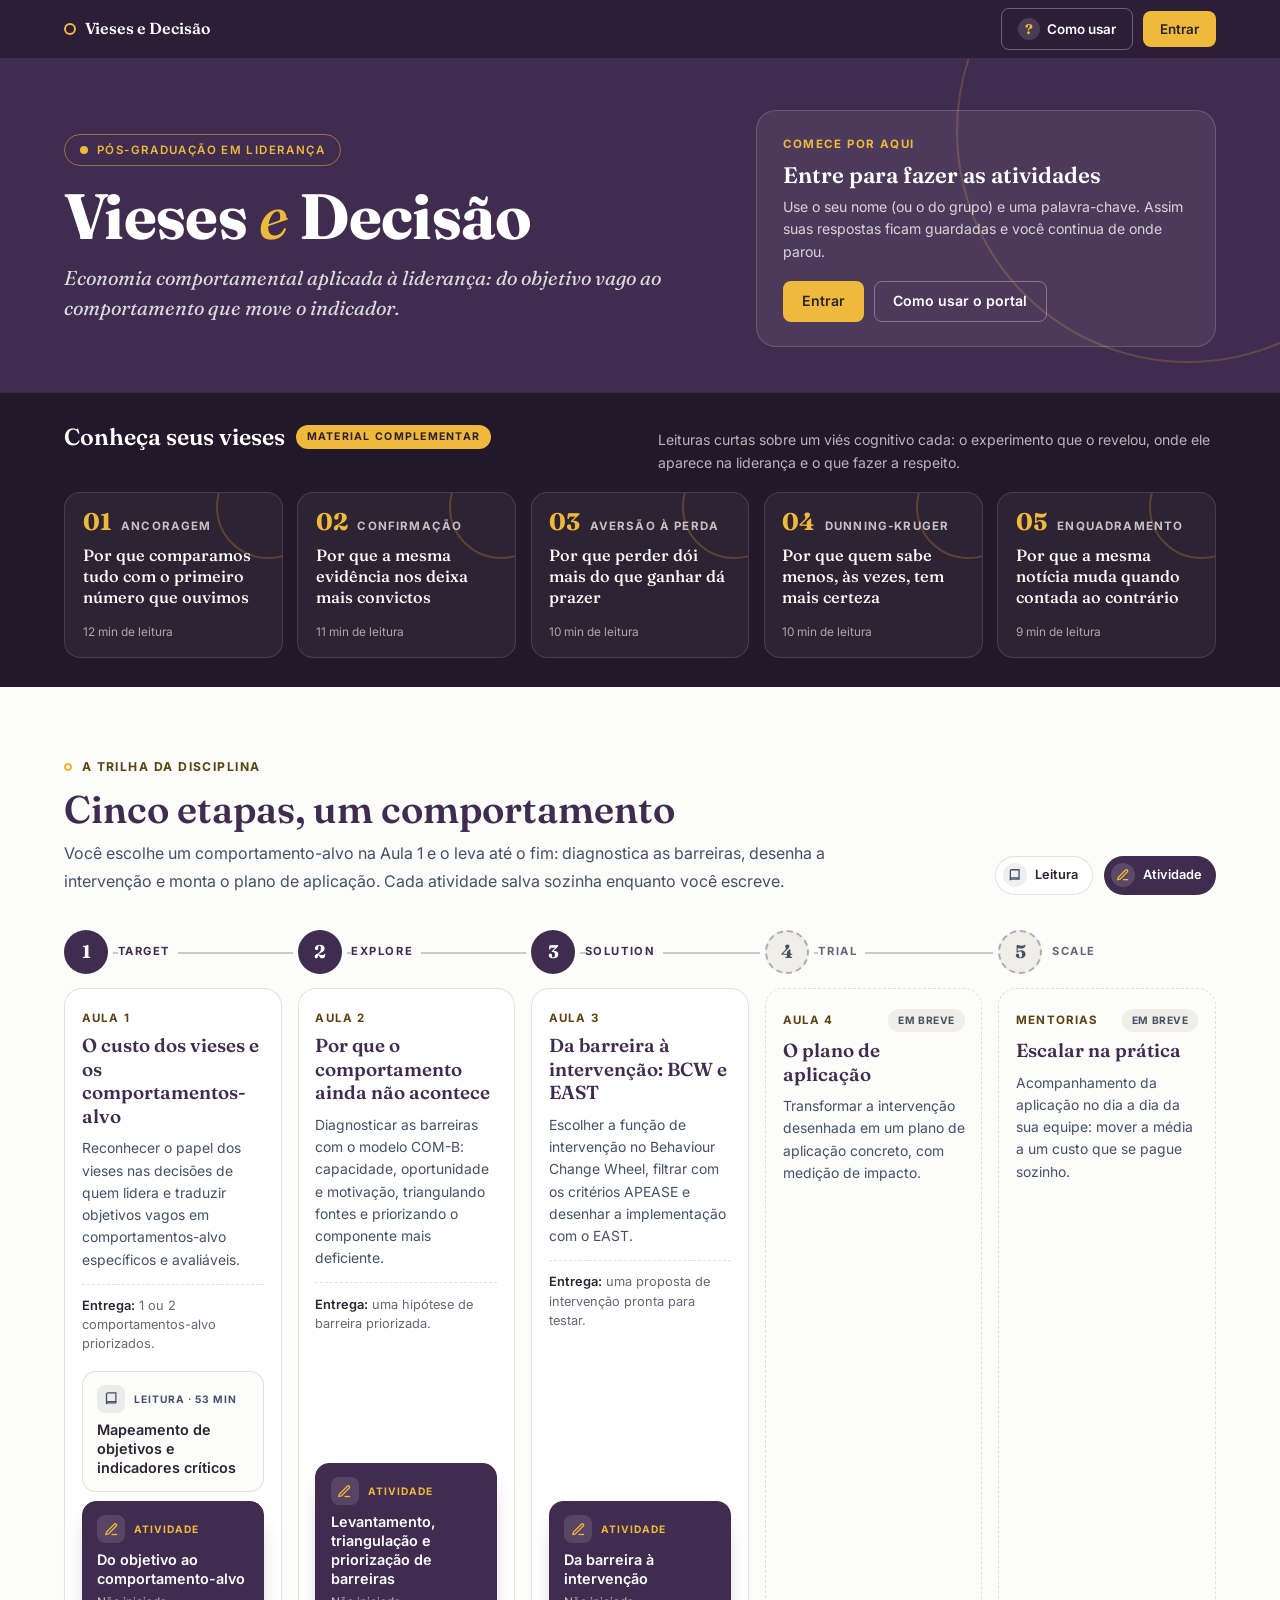
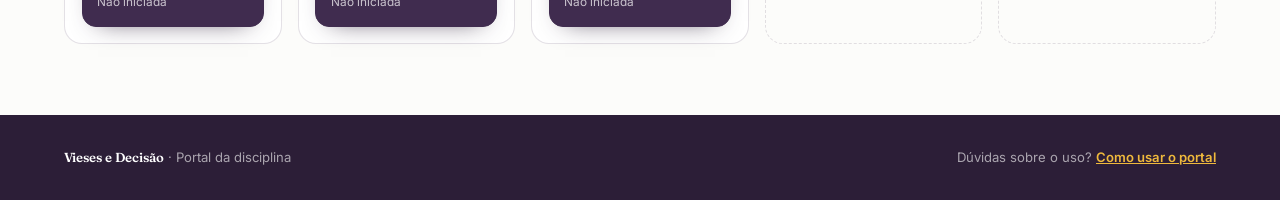
==== commit b828bccc: "Visual: trilha em colunas com distinção leitura/atividade, vieses na primeira dobra, guia de uso na " ====
--- a/index.html
+++ b/index.html
@@ -11,9 +11,9 @@
 <link rel="stylesheet" href="assets/css/portal.css">
 <style>
   :root {
-    --roxo:#402C4F; --roxo-deep:#2C1E37; --azul:#455066; --azul-deep:#2E3646;
+    --roxo:#402C4F; --roxo-deep:#2C1E37; --roxo-noite:#231829; --azul:#455066; --azul-tint:rgba(69,80,102,0.09);
     --papel:#FCFCFA; --papel-dim:#EFEEE7; --linha:rgba(64,44,79,0.14);
-    --amarelo:#EFB93C; --amarelo-ink:#5B4212; --texto:#2A2432; --muted:#6b6478;
+    --amarelo:#EFB93C; --amarelo-ink:#5B4212; --texto:#2A2432; --muted:#6b6478; --ok:#2f8f5f;
     --display:'Fraunces', Georgia, serif; --body:'Inter', -apple-system, sans-serif;
   }
   * { box-sizing:border-box; }
@@ -21,111 +21,137 @@
   body { margin:0; font-family:var(--body); background:var(--papel); color:var(--texto); line-height:1.6; overflow-x:hidden; }
   a { color:inherit; }
   ::selection { background:var(--amarelo); color:var(--roxo-deep); }
-  .wrap { max-width:1080px; margin:0 auto; padding:0 1.5rem; }
-  .vd-topbar-inner { max-width:1080px; }
-
-  /* HERO */
+  .wrap { max-width:var(--vd-largura); margin:0 auto; padding:0 1.5rem; }
+
+  /* ================= PRIMEIRA DOBRA ================= */
   .hero { background:var(--roxo); color:#fff; position:relative; overflow:hidden; }
-  .hero::before { content:''; position:absolute; right:-120px; top:-120px; width:420px; height:420px; border-radius:50%; border:2px solid rgba(239,185,60,0.22); }
-  .hero::after { content:''; position:absolute; right:60px; bottom:-160px; width:260px; height:260px; border-radius:50%; border:2px solid rgba(255,255,255,0.08); }
-  .hero-grid { display:grid; grid-template-columns:1.35fr 1fr; gap:3rem; align-items:center; padding:clamp(3rem,8vw,5.5rem) 0 clamp(3rem,7vw,4.8rem); position:relative; z-index:1; }
+  .hero::before { content:''; position:absolute; right:-140px; top:-160px; width:460px; height:460px; border-radius:50%; border:2px solid rgba(239,185,60,0.2); }
+  .hero-grid { display:grid; grid-template-columns:1.4fr 1fr; gap:3rem; align-items:center; padding-top:clamp(2.2rem,5vw,3.2rem); padding-bottom:clamp(2rem,4vw,2.8rem); position:relative; z-index:1; }
   .tag { display:inline-flex; align-items:center; gap:0.55rem; border:1px solid rgba(239,185,60,0.5); color:var(--amarelo); font-size:0.72rem; letter-spacing:0.12em; text-transform:uppercase; padding:0.35rem 0.95rem; border-radius:100px; font-weight:600; }
   .tag i { width:8px; height:8px; border-radius:50%; background:var(--amarelo); display:inline-block; }
-  .hero h1 { font-family:var(--display); font-weight:700; font-size:clamp(2.6rem,6.5vw,4.4rem); line-height:1.02; margin:1.4rem 0 1rem; letter-spacing:-0.01em; }
+  .hero h1 { font-family:var(--display); font-weight:700; font-size:clamp(2.5rem,5.4vw,4rem); line-height:1.02; margin:1.1rem 0 0.9rem; letter-spacing:-0.01em; }
   .hero h1 em { font-style:italic; font-weight:500; color:var(--amarelo); }
-  .hero-sub { font-family:var(--display); font-style:italic; font-size:clamp(1.08rem,2vw,1.3rem); color:rgba(255,255,255,0.82); max-width:34ch; margin:0; line-height:1.5; }
-
-  .sessao-card { background:rgba(255,255,255,0.07); border:1px solid rgba(255,255,255,0.16); border-radius:20px; padding:1.7rem 1.7rem 1.6rem; backdrop-filter:blur(4px); }
-  .sessao-card .eyebrow { font-size:0.72rem; font-weight:700; letter-spacing:0.12em; text-transform:uppercase; color:var(--amarelo); margin-bottom:0.6rem; }
-  .sessao-card h2 { font-family:var(--display); font-weight:600; font-size:1.45rem; margin:0 0 0.5rem; line-height:1.2; }
-  .sessao-card p { font-size:0.9rem; color:rgba(255,255,255,0.78); margin:0 0 1.2rem; line-height:1.6; }
-  .sessao-card .vd-btn { padding:0.75rem 1.2rem; font-size:0.9rem; }
-  .progresso { list-style:none; margin:0 0 1.2rem; padding:0; display:flex; flex-direction:column; gap:0.45rem; }
-  .progresso li { display:flex; justify-content:space-between; gap:1rem; font-size:0.86rem; background:rgba(255,255,255,0.06); border-radius:10px; padding:0.55rem 0.8rem; }
+  .hero-sub { font-family:var(--display); font-style:italic; font-size:clamp(1.05rem,1.8vw,1.25rem); color:rgba(255,255,255,0.82); max-width:46ch; margin:0; line-height:1.5; }
+
+  .sessao-card { background:rgba(255,255,255,0.07); border:1px solid rgba(255,255,255,0.16); border-radius:20px; padding:1.5rem 1.6rem; }
+  .sessao-card .eyebrow { font-size:0.72rem; font-weight:700; letter-spacing:0.12em; text-transform:uppercase; color:var(--amarelo); margin-bottom:0.5rem; }
+  .sessao-card h2 { font-family:var(--display); font-weight:600; font-size:1.4rem; margin:0 0 0.45rem; line-height:1.2; }
+  .sessao-card p { font-size:0.88rem; color:rgba(255,255,255,0.78); margin:0 0 1.1rem; line-height:1.6; }
+  .sessao-card .vd-btn { padding:0.7rem 1.15rem; font-size:0.88rem; }
+  .progresso { list-style:none; margin:0 0 1.1rem; padding:0; display:flex; flex-direction:column; gap:0.4rem; }
+  .progresso li { display:flex; justify-content:space-between; gap:1rem; font-size:0.84rem; background:rgba(255,255,255,0.06); border-radius:10px; padding:0.5rem 0.8rem; }
   .progresso li span:last-child { color:rgba(255,255,255,0.7); white-space:nowrap; }
   .progresso li.feito span:last-child { color:#8fe0b6; }
   .sessao-acoes { display:flex; gap:0.6rem; flex-wrap:wrap; }
 
-  /* SEÇÕES */
-  section.bloco { padding:clamp(3.2rem,7vw,5rem) 0; }
-  section.bloco + section.bloco { border-top:1px solid var(--linha); }
-  .eyebrow-sec { display:flex; align-items:center; gap:0.6rem; font-size:0.76rem; font-weight:700; letter-spacing:0.12em; text-transform:uppercase; color:var(--amarelo-ink); margin-bottom:0.8rem; }
+  /* faixa "Conheça seus vieses" */
+  .faixa-vieses { background:var(--roxo-noite); position:relative; z-index:1; padding:1.6rem 0 1.8rem; border-top:1px solid rgba(255,255,255,0.08); }
+  .faixa-topo { display:flex; align-items:baseline; justify-content:space-between; gap:1rem 2rem; flex-wrap:wrap; margin-bottom:1.1rem; }
+  .faixa-topo h2 { font-family:var(--display); font-weight:600; font-size:1.45rem; color:#fff; margin:0; display:flex; align-items:center; gap:0.7rem; }
+  .faixa-topo h2 .selo { font-family:var(--body); font-size:0.66rem; font-weight:700; letter-spacing:0.12em; text-transform:uppercase; color:var(--roxo-deep); background:var(--amarelo); border-radius:100px; padding:0.25rem 0.65rem; }
+  .faixa-topo p { margin:0; color:rgba(255,255,255,0.68); font-size:0.88rem; max-width:62ch; }
+  .vieses-linha { display:grid; grid-template-columns:repeat(5, 1fr); gap:0.9rem; }
+  .vies { display:flex; flex-direction:column; text-decoration:none; color:#fff; background:rgba(255,255,255,0.05); border:1px solid rgba(255,255,255,0.12); border-radius:16px; padding:1.05rem 1.1rem 0.95rem; position:relative; overflow:hidden; transition:background .2s, border-color .2s, transform .2s; }
+  .vies::before { content:''; position:absolute; top:-38px; right:-38px; width:100px; height:100px; border-radius:50%; border:2px solid rgba(239,185,60,0.22); transition:transform .4s; }
+  .vies:hover { background:rgba(255,255,255,0.09); border-color:rgba(239,185,60,0.55); transform:translateY(-2px); }
+  .vies:hover::before { transform:scale(1.2); }
+  .vies:focus-visible { outline:3px solid var(--amarelo); outline-offset:3px; }
+  .vies-topo { display:flex; align-items:baseline; gap:0.6rem; }
+  .vies-num { font-family:var(--display); font-weight:700; font-size:1.5rem; color:var(--amarelo); line-height:1; }
+  .vies-nome { font-size:0.72rem; font-weight:700; letter-spacing:0.1em; text-transform:uppercase; color:rgba(255,255,255,0.72); }
+  .vies-pergunta { font-family:var(--display); font-weight:500; font-size:1.02rem; line-height:1.3; margin:0.6rem 0 0.9rem; }
+  .vies-meta { margin-top:auto; display:flex; justify-content:space-between; gap:0.6rem; flex-wrap:wrap; font-size:0.74rem; color:rgba(255,255,255,0.6); }
+  .vies-meta .ok { color:#8fe0b6; font-weight:600; }
+
+  /* ================= TRILHA ================= */
+  section.bloco { padding:clamp(3rem,6vw,4.4rem) 0; }
+  .trilha-topo { display:flex; justify-content:space-between; align-items:flex-end; gap:1.5rem 3rem; flex-wrap:wrap; margin-bottom:2.2rem; }
+  .eyebrow-sec { display:flex; align-items:center; gap:0.6rem; font-size:0.76rem; font-weight:700; letter-spacing:0.12em; text-transform:uppercase; color:var(--amarelo-ink); margin-bottom:0.7rem; }
   .eyebrow-sec i { width:8px; height:8px; border-radius:50%; border:2px solid var(--amarelo); display:inline-block; }
-  h2.titulo-sec { font-family:var(--display); font-weight:600; font-size:clamp(1.8rem,4vw,2.5rem); color:var(--roxo); margin:0 0 0.8rem; line-height:1.12; }
-  p.intro-sec { color:var(--azul); font-size:1.02rem; max-width:62ch; margin:0 0 2.2rem; line-height:1.75; }
-
-  /* TRILHA */
-  .trilha { position:relative; display:flex; flex-direction:column; gap:1.1rem; }
-  .trilha::before { content:''; position:absolute; left:27px; top:30px; bottom:30px; width:2px; background:linear-gradient(var(--roxo) 0 62%, var(--linha) 62%); }
-  .etapa { display:grid; grid-template-columns:56px 1fr; gap:1.3rem; position:relative; }
-  .etapa-num { width:56px; height:56px; border-radius:50%; background:var(--roxo); color:#fff; display:flex; flex-direction:column; align-items:center; justify-content:center; font-family:var(--display); font-weight:700; font-size:1.25rem; line-height:1; position:relative; z-index:1; box-shadow:0 0 0 6px var(--papel); }
-  .etapa-num small { font-family:var(--body); font-size:0.52rem; letter-spacing:0.08em; font-weight:600; opacity:0.75; margin-top:2px; }
-  .etapa.futura .etapa-num { background:var(--papel-dim); color:var(--azul); border:2px dashed rgba(69,80,102,0.35); }
-  .etapa-card { background:#fff; border:1px solid var(--linha); border-radius:18px; padding:1.5rem 1.6rem; transition:border-color .2s, box-shadow .2s; }
-  .etapa-card:hover { border-color:rgba(64,44,79,0.3); box-shadow:0 18px 40px -26px rgba(44,30,55,0.4); }
+  h2.titulo-sec { font-family:var(--display); font-weight:600; font-size:clamp(1.8rem,3.6vw,2.4rem); color:var(--roxo); margin:0 0 0.6rem; line-height:1.12; }
+  p.intro-sec { color:var(--azul); font-size:1rem; max-width:78ch; margin:0; line-height:1.7; }
+  .legenda { display:flex; gap:0.7rem; flex-wrap:wrap; }
+  .legenda span { display:inline-flex; align-items:center; gap:0.5rem; font-size:0.8rem; font-weight:600; color:var(--texto); border-radius:100px; padding:0.4rem 0.85rem 0.4rem 0.45rem; }
+  .legenda .lg-leitura { background:#fff; border:1px solid var(--linha); }
+  .legenda .lg-atividade { background:var(--roxo); color:#fff; }
+  .legenda b { width:24px; height:24px; border-radius:50%; display:inline-flex; align-items:center; justify-content:center; }
+  .legenda .lg-leitura b { background:var(--azul-tint); color:var(--azul); }
+  .legenda .lg-atividade b { background:rgba(255,255,255,0.14); color:var(--amarelo); }
+
+  .etapas { list-style:none; margin:0; padding:0; display:grid; grid-template-columns:repeat(5, minmax(0, 1fr)); gap:1rem; }
+  .etapa { display:flex; flex-direction:column; min-width:0; }
+  .marco { display:flex; align-items:center; gap:0.6rem; margin-bottom:0.9rem; position:relative; }
+  .marco-n { width:44px; height:44px; border-radius:50%; background:var(--roxo); color:#fff; display:flex; align-items:center; justify-content:center; font-family:var(--display); font-weight:700; font-size:1.15rem; flex-shrink:0; position:relative; z-index:1; box-shadow:0 0 0 5px var(--papel); }
+  .marco-fase { font-size:0.7rem; font-weight:700; letter-spacing:0.14em; text-transform:uppercase; color:var(--roxo); background:var(--papel); position:relative; z-index:1; padding-right:0.5rem; }
+  .etapa:not(:last-child) .marco::after { content:''; position:absolute; left:44px; right:-1rem; top:50%; height:2px; background:var(--roxo); opacity:0.25; }
+  .etapa.futura .marco-n { background:var(--papel-dim); color:var(--azul); border:2px dashed rgba(69,80,102,0.4); box-shadow:0 0 0 5px var(--papel); }
+  .etapa.futura .marco-fase { color:var(--muted); }
+
+  .etapa-card { flex:1; display:flex; flex-direction:column; background:#fff; border:1px solid var(--linha); border-radius:18px; padding:1.2rem 1.05rem 1.05rem; transition:border-color .2s, box-shadow .2s; }
+  .etapa-card:hover { border-color:rgba(64,44,79,0.3); box-shadow:0 18px 40px -28px rgba(44,30,55,0.45); }
   .etapa.futura .etapa-card { background:transparent; border-style:dashed; }
-  .etapa-top { display:flex; justify-content:space-between; align-items:flex-start; gap:1rem; flex-wrap:wrap; }
-  .etapa-label { font-size:0.72rem; font-weight:700; letter-spacing:0.1em; text-transform:uppercase; color:var(--amarelo-ink); }
-  .etapa h3 { font-family:var(--display); font-weight:600; font-size:1.35rem; color:var(--roxo); margin:0.35rem 0 0.5rem; line-height:1.2; }
-  .etapa p.desc { font-size:0.93rem; color:var(--azul); margin:0 0 0.4rem; line-height:1.7; max-width:68ch; }
-  .etapa p.entrega { font-size:0.84rem; color:var(--muted); margin:0; }
+  .etapa-aula { display:flex; justify-content:space-between; align-items:center; gap:0.5rem; font-size:0.72rem; font-weight:700; letter-spacing:0.1em; text-transform:uppercase; color:var(--amarelo-ink); }
+  .badge-breve { font-size:0.64rem; letter-spacing:0.06em; padding:0.22rem 0.6rem; border-radius:100px; background:var(--papel-dim); color:var(--azul); }
+  .etapa h3 { font-family:var(--display); font-weight:600; font-size:1.18rem; color:var(--roxo); margin:0.45rem 0 0.55rem; line-height:1.25; }
+  .etapa p.desc { font-size:0.87rem; color:var(--azul); margin:0 0 0.8rem; line-height:1.6; }
+  .etapa p.entrega { font-size:0.8rem; color:var(--muted); margin:0 0 1.1rem; line-height:1.5; padding-top:0.7rem; border-top:1px dashed var(--linha); }
   .etapa p.entrega strong { color:var(--texto); font-weight:600; }
-  .badge-breve { font-size:0.7rem; font-weight:700; letter-spacing:0.06em; text-transform:uppercase; padding:0.3rem 0.75rem; border-radius:100px; background:var(--papel-dim); color:var(--azul); }
-  .recursos { display:grid; grid-template-columns:repeat(auto-fit, minmax(240px, 1fr)); gap:0.8rem; margin-top:1.2rem; }
-  .recurso { display:flex; align-items:center; gap:0.9rem; text-decoration:none; background:var(--papel); border:1px solid var(--linha); border-radius:14px; padding:0.9rem 1rem; transition:border-color .15s, transform .15s, background .15s; }
-  .recurso:hover { border-color:var(--roxo); transform:translateY(-1px); background:#fff; }
-  .recurso:focus-visible { outline:2px solid var(--amarelo); outline-offset:2px; }
-  .recurso-ico { width:40px; height:40px; border-radius:12px; display:flex; align-items:center; justify-content:center; flex-shrink:0; }
-  .recurso.leitura .recurso-ico { background:rgba(69,80,102,0.1); color:var(--azul); }
-  .recurso.atividade .recurso-ico { background:var(--roxo); color:var(--amarelo); }
-  .recurso-txt { min-width:0; flex:1; }
-  .recurso-tipo { font-size:0.68rem; font-weight:700; letter-spacing:0.08em; text-transform:uppercase; color:var(--muted); }
-  .recurso-nome { display:block; font-weight:600; font-size:0.92rem; color:var(--texto); line-height:1.35; }
-  .recurso-status { display:block; font-size:0.74rem; color:var(--muted); margin-top:0.15rem; }
-  .recurso-status.feito { color:#2f8f5f; font-weight:600; }
-  .recurso-seta { color:var(--roxo); font-size:1.1rem; flex-shrink:0; }
-
-  /* VIESES */
-  .vieses-grid { display:grid; grid-template-columns:repeat(auto-fill, minmax(290px, 1fr)); gap:1.1rem; }
-  .vies { display:flex; flex-direction:column; text-decoration:none; background:var(--roxo-deep); color:#fff; border-radius:18px; padding:1.6rem 1.6rem 1.4rem; position:relative; overflow:hidden; min-height:250px; transition:transform .2s, box-shadow .2s; }
-  .vies::before { content:''; position:absolute; top:-46px; right:-46px; width:150px; height:150px; border-radius:50%; border:2px solid rgba(239,185,60,0.25); transition:transform .4s; }
-  .vies:hover { transform:translateY(-3px); box-shadow:0 22px 44px -22px rgba(44,30,55,0.7); }
-  .vies:hover::before { transform:scale(1.15); }
-  .vies:focus-visible { outline:3px solid var(--amarelo); outline-offset:3px; }
-  .vies-num { font-family:var(--display); font-weight:700; font-size:2rem; color:var(--amarelo); line-height:1; }
-  .vies-nome { font-size:0.74rem; font-weight:700; letter-spacing:0.12em; text-transform:uppercase; color:rgba(255,255,255,0.65); margin:0.9rem 0 0.4rem; }
-  .vies-pergunta { font-family:var(--display); font-weight:600; font-size:1.25rem; line-height:1.25; margin:0 0 1.2rem; }
-  .vies-meta { margin-top:auto; display:flex; justify-content:space-between; gap:0.8rem; flex-wrap:wrap; font-size:0.78rem; color:rgba(255,255,255,0.65); border-top:1px solid rgba(255,255,255,0.12); padding-top:0.85rem; }
-  .vies-meta .ok { color:#8fe0b6; font-weight:600; }
-
-  /* COMO FUNCIONA */
-  .passos { display:grid; grid-template-columns:repeat(3, 1fr); gap:1.1rem; }
-  .passo-c { background:var(--papel-dim); border:1px solid var(--linha); border-radius:16px; padding:1.5rem 1.5rem 1.4rem; }
-  .passo-c .n { width:38px; height:38px; border-radius:50%; background:var(--roxo); color:#fff; display:flex; align-items:center; justify-content:center; font-family:var(--display); font-weight:700; margin-bottom:0.9rem; }
-  .passo-c h4 { font-family:var(--display); font-weight:600; font-size:1.1rem; color:var(--roxo); margin:0 0 0.45rem; }
-  .passo-c p { font-size:0.88rem; color:var(--azul); margin:0; line-height:1.65; }
-  .aviso-local { margin-top:1.4rem; display:flex; gap:0.9rem; background:#fff; border:1px solid var(--linha); border-left:4px solid var(--amarelo); border-radius:0 12px 12px 0; padding:1rem 1.3rem; font-size:0.88rem; color:var(--azul); line-height:1.65; }
-  .aviso-local strong { color:var(--roxo); }
-
-  footer { background:var(--roxo-deep); color:rgba(255,255,255,0.6); font-size:0.82rem; padding:2.2rem 0; }
-  footer .wrap { display:flex; justify-content:space-between; gap:1rem; flex-wrap:wrap; }
+  .recursos { margin-top:auto; display:flex; flex-direction:column; gap:0.6rem; }
+
+  .rec { display:flex; flex-direction:column; gap:0.45rem; text-decoration:none; border-radius:14px; padding:0.8rem 0.9rem 0.85rem; transition:transform .15s, box-shadow .15s, background .15s, border-color .15s; }
+  .rec:focus-visible { outline:3px solid var(--amarelo); outline-offset:2px; }
+  .rec-cab { display:flex; align-items:center; gap:0.55rem; }
+  .rec-ico { width:28px; height:28px; border-radius:8px; display:flex; align-items:center; justify-content:center; flex-shrink:0; }
+  .rec-ico svg { width:15px; height:15px; }
+  .rec-tipo { display:block; font-size:0.64rem; font-weight:700; letter-spacing:0.1em; text-transform:uppercase; }
+  .rec-nome { display:block; font-weight:600; font-size:0.9rem; line-height:1.32; }
+  .rec-status { display:block; font-size:0.74rem; margin-top:-0.15rem; }
+  /* leitura: cartão claro, contorno */
+  .rec-leitura { background:var(--papel); border:1.5px solid var(--linha); color:var(--texto); }
+  .rec-leitura .rec-ico { background:var(--azul-tint); color:var(--azul); }
+  .rec-leitura .rec-tipo { color:var(--azul); }
+  .rec-leitura .rec-status { color:var(--muted); }
+  .rec-leitura:hover { border-color:var(--azul); background:#fff; transform:translateY(-1px); }
+  /* atividade: botão sólido roxo */
+  .rec-atividade { background:var(--roxo); border:1.5px solid var(--roxo); color:#fff; box-shadow:0 10px 24px -16px rgba(44,30,55,0.8); }
+  .rec-atividade .rec-ico { background:rgba(255,255,255,0.12); color:var(--amarelo); }
+  .rec-atividade .rec-tipo { color:var(--amarelo); }
+  .rec-atividade .rec-status { color:rgba(255,255,255,0.72); }
+  .rec-atividade .rec-status.feito { color:#8fe0b6; font-weight:600; }
+  .rec-atividade:hover { background:var(--roxo-deep); transform:translateY(-1px); }
+
+  footer { background:var(--roxo-deep); color:rgba(255,255,255,0.6); font-size:0.82rem; padding:2rem 0; }
+  footer .wrap { display:flex; justify-content:space-between; gap:1rem; flex-wrap:wrap; align-items:center; }
   footer strong { color:#fff; font-family:var(--display); font-weight:600; }
-
+  footer button { background:none; border:none; color:var(--amarelo); font:inherit; font-weight:600; cursor:pointer; padding:0; text-decoration:underline; }
+
+  /* ================= RESPONSIVO ================= */
+  @media (max-width:1100px) {
+    .vieses-linha { display:flex; overflow-x:auto; scroll-snap-type:x mandatory; padding-bottom:0.5rem; scrollbar-width:thin; }
+    .vies { flex:0 0 240px; scroll-snap-align:start; }
+    .etapas { grid-template-columns:1fr; gap:1.2rem; position:relative; }
+    .etapas::before { content:''; position:absolute; left:21px; top:22px; bottom:22px; width:2px; background:var(--roxo); opacity:0.2; }
+    .etapa { display:grid; grid-template-columns:44px 1fr; gap:1rem; }
+    .marco { flex-direction:column; margin:0; }
+    .marco-fase { display:none; }
+    .etapa:not(:last-child) .marco::after { display:none; }
+    .etapa-card .etapa-aula::after { content:attr(data-fase); color:var(--muted); letter-spacing:0.12em; }
+    .recursos { flex-direction:row; flex-wrap:wrap; }
+    .rec { flex:1 1 260px; }
+  }
   @media (max-width:880px) {
-    .hero-grid { grid-template-columns:1fr; gap:2rem; }
-    .passos { grid-template-columns:1fr; }
+    .hero-grid { grid-template-columns:1fr; gap:1.8rem; }
   }
   @media (max-width:560px) {
     .wrap { padding-left:1rem; padding-right:1rem; }
-    .trilha::before { left:19px; }
-    .etapa { grid-template-columns:40px 1fr; gap:0.8rem; }
-    .etapa-num { width:40px; height:40px; font-size:1rem; box-shadow:0 0 0 4px var(--papel); }
-    .etapa-num small { display:none; }
-    .etapa-card { padding:1.2rem 1.1rem; }
-    .vieses-grid { grid-template-columns:1fr; }
+    .etapas::before { left:17px; }
+    .etapa { grid-template-columns:36px 1fr; gap:0.75rem; }
+    .marco-n { width:36px; height:36px; font-size:0.95rem; box-shadow:0 0 0 4px var(--papel); }
+    .etapa-card { padding:1.1rem 1rem; }
+    .vies { flex-basis:78%; }
   }
   @media (prefers-reduced-motion: reduce) {
-    .vies, .vies::before, .recurso, .etapa-card { transition:none; }
+    .vies, .vies::before, .rec, .etapa-card { transition:none; }
   }
 </style>
 </head>
@@ -135,144 +161,127 @@
   <div class="wrap hero-grid">
     <div>
       <span class="tag"><i></i><span id="programa">Pós-graduação em Liderança</span></span>
-      <h1>Vieses <em>e</em><br>Decisão</h1>
-      <p class="hero-sub" id="subtitulo">Economia comportamental aplicada à liderança: do objetivo vago ao comportamento que move o indicador.</p>
+      <h1>Vieses <em>e</em> Decisão</h1>
+      <p class="hero-sub">Economia comportamental aplicada à liderança: do objetivo vago ao comportamento que move o indicador.</p>
     </div>
     <div class="sessao-card" id="sessaoCard" aria-live="polite"></div>
   </div>
+
+  <div class="faixa-vieses" id="vieses">
+    <div class="wrap">
+      <div class="faixa-topo">
+        <h2>Conheça seus vieses <span class="selo">Material complementar</span></h2>
+        <p>Leituras curtas sobre um viés cognitivo cada: o experimento que o revelou, onde ele aparece na liderança e o que fazer a respeito.</p>
+      </div>
+      <div class="vieses-linha">
+        <a class="vies" href="vieses/ancoragem.html">
+          <span class="vies-topo"><span class="vies-num">01</span><span class="vies-nome">Ancoragem</span></span>
+          <span class="vies-pergunta">Por que comparamos tudo com o primeiro número que ouvimos</span>
+          <span class="vies-meta"><span>12 min de leitura</span><span data-ferramenta="vies-ancoragem"></span></span>
+        </a>
+        <a class="vies" href="vieses/confirmacao.html">
+          <span class="vies-topo"><span class="vies-num">02</span><span class="vies-nome">Confirmação</span></span>
+          <span class="vies-pergunta">Por que a mesma evidência nos deixa mais convictos</span>
+          <span class="vies-meta"><span>11 min de leitura</span><span data-ferramenta="vies-confirmacao"></span></span>
+        </a>
+        <a class="vies" href="vieses/aversao-a-perda.html">
+          <span class="vies-topo"><span class="vies-num">03</span><span class="vies-nome">Aversão à perda</span></span>
+          <span class="vies-pergunta">Por que perder dói mais do que ganhar dá prazer</span>
+          <span class="vies-meta"><span>10 min de leitura</span><span data-ferramenta="vies-aversao-a-perda"></span></span>
+        </a>
+        <a class="vies" href="vieses/dunning-kruger.html">
+          <span class="vies-topo"><span class="vies-num">04</span><span class="vies-nome">Dunning-Kruger</span></span>
+          <span class="vies-pergunta">Por que quem sabe menos, às vezes, tem mais certeza</span>
+          <span class="vies-meta"><span>10 min de leitura</span><span data-ferramenta="vies-dunning-kruger"></span></span>
+        </a>
+        <a class="vies" href="vieses/enquadramento.html">
+          <span class="vies-topo"><span class="vies-num">05</span><span class="vies-nome">Enquadramento</span></span>
+          <span class="vies-pergunta">Por que a mesma notícia muda quando contada ao contrário</span>
+          <span class="vies-meta"><span>9 min de leitura</span><span data-ferramenta="vies-enquadramento"></span></span>
+        </a>
+      </div>
+    </div>
+  </div>
 </header>
 
 <main>
   <section class="bloco" id="trilha">
     <div class="wrap">
-      <div class="eyebrow-sec"><i></i>A trilha da disciplina</div>
-      <h2 class="titulo-sec">Cinco etapas, um comportamento</h2>
-      <p class="intro-sec">Cada aula avança uma etapa do mesmo método. Você escolhe um comportamento-alvo na Aula 1 e o leva até o fim: diagnostica as barreiras, desenha a intervenção e monta o plano de aplicação. Leia o material de cada aula e preencha a atividade — ela salva sozinha enquanto você escreve.</p>
-
-      <div class="trilha">
-        <article class="etapa">
-          <div class="etapa-num">1<small>TARGET</small></div>
-          <div class="etapa-card">
-            <div class="etapa-label">Aula 1 · Target</div>
+      <div class="trilha-topo">
+        <div>
+          <div class="eyebrow-sec"><i></i>A trilha da disciplina</div>
+          <h2 class="titulo-sec">Cinco etapas, um comportamento</h2>
+          <p class="intro-sec">Você escolhe um comportamento-alvo na Aula 1 e o leva até o fim: diagnostica as barreiras, desenha a intervenção e monta o plano de aplicação. Cada atividade salva sozinha enquanto você escreve.</p>
+        </div>
+        <div class="legenda" aria-label="Legenda">
+          <span class="lg-leitura"><b aria-hidden="true"><svg width="14" height="14" viewBox="0 0 24 24" fill="none" stroke="currentColor" stroke-width="2.2"><path d="M4 5a2 2 0 012-2h13v16H6a2 2 0 00-2 2V5z"/><path d="M4 19a2 2 0 012-2h13"/></svg></b>Leitura</span>
+          <span class="lg-atividade"><b aria-hidden="true"><svg width="14" height="14" viewBox="0 0 24 24" fill="none" stroke="currentColor" stroke-width="2.2"><path d="M12 20h9"/><path d="M16.5 3.5a2.1 2.1 0 013 3L7 19l-4 1 1-4 12.5-12.5z"/></svg></b>Atividade</span>
+        </div>
+      </div>
+
+      <ol class="etapas">
+        <li class="etapa">
+          <div class="marco"><span class="marco-n">1</span><span class="marco-fase">Target</span></div>
+          <article class="etapa-card">
+            <div class="etapa-aula" data-fase="Target">Aula 1</div>
             <h3>O custo dos vieses e os comportamentos-alvo</h3>
-            <p class="desc">Reconhecer o papel dos vieses cognitivos nas decisões de quem lidera e traduzir objetivos e indicadores vagos em comportamentos-alvo específicos e avaliáveis.</p>
-            <p class="entrega"><strong>Você sai com:</strong> 1 ou 2 comportamentos-alvo mapeados e priorizados.</p>
+            <p class="desc">Reconhecer o papel dos vieses nas decisões de quem lidera e traduzir objetivos vagos em comportamentos-alvo específicos e avaliáveis.</p>
+            <p class="entrega"><strong>Entrega:</strong> 1 ou 2 comportamentos-alvo priorizados.</p>
             <div class="recursos">
-              <a class="recurso leitura" href="leituras/passo-1-objetivos-e-indicadores.html">
-                <span class="recurso-ico"><svg width="20" height="20" viewBox="0 0 24 24" fill="none" stroke="currentColor" stroke-width="2"><path d="M4 5a2 2 0 012-2h13v16H6a2 2 0 00-2 2V5z"/><path d="M4 19a2 2 0 012-2h13"/></svg></span>
-                <span class="recurso-txt"><span class="recurso-tipo">Leitura</span><span class="recurso-nome">Mapeamento de objetivos e indicadores críticos</span><span class="recurso-status" id="tempoLeitura1">Material de referência</span></span>
-                <span class="recurso-seta">→</span>
-              </a>
-              <a class="recurso atividade" href="atividades/aula-1-comportamento-alvo.html">
-                <span class="recurso-ico"><svg width="20" height="20" viewBox="0 0 24 24" fill="none" stroke="currentColor" stroke-width="2"><path d="M12 20h9"/><path d="M16.5 3.5a2.1 2.1 0 013 3L7 19l-4 1 1-4 12.5-12.5z"/></svg></span>
-                <span class="recurso-txt"><span class="recurso-tipo">Atividade</span><span class="recurso-nome">Do objetivo ao comportamento-alvo</span><span class="recurso-status" data-ferramenta="aula1">Não iniciada</span></span>
-                <span class="recurso-seta">→</span>
-              </a>
+              <a class="rec rec-leitura" href="leituras/passo-1-objetivos-e-indicadores.html">
+                <span class="rec-cab"><span class="rec-ico"><svg width="18" height="18" viewBox="0 0 24 24" fill="none" stroke="currentColor" stroke-width="2"><path d="M4 5a2 2 0 012-2h13v16H6a2 2 0 00-2 2V5z"/><path d="M4 19a2 2 0 012-2h13"/></svg></span><span class="rec-tipo">Leitura · 53 min</span></span><span class="rec-nome">Mapeamento de objetivos e indicadores críticos</span></a>
+              <a class="rec rec-atividade" href="atividades/aula-1-comportamento-alvo.html">
+                <span class="rec-cab"><span class="rec-ico"><svg width="18" height="18" viewBox="0 0 24 24" fill="none" stroke="currentColor" stroke-width="2"><path d="M12 20h9"/><path d="M16.5 3.5a2.1 2.1 0 013 3L7 19l-4 1 1-4 12.5-12.5z"/></svg></span><span class="rec-tipo">Atividade</span></span><span class="rec-nome">Do objetivo ao comportamento-alvo</span><span class="rec-status" data-ferramenta="aula1">Não iniciada</span></a>
             </div>
-          </div>
-        </article>
-
-        <article class="etapa">
-          <div class="etapa-num">2<small>EXPLORE</small></div>
-          <div class="etapa-card">
-            <div class="etapa-label">Aula 2 · Explore</div>
+          </article>
+        </li>
+
+        <li class="etapa">
+          <div class="marco"><span class="marco-n">2</span><span class="marco-fase">Explore</span></div>
+          <article class="etapa-card">
+            <div class="etapa-aula" data-fase="Explore">Aula 2</div>
             <h3>Por que o comportamento ainda não acontece</h3>
-            <p class="desc">Diagnosticar as barreiras do comportamento-alvo com o modelo COM-B: percorrer capacidade, oportunidade e motivação, triangular fontes e priorizar o componente mais deficiente.</p>
-            <p class="entrega"><strong>Você sai com:</strong> uma hipótese de barreira registrada e priorizada.</p>
+            <p class="desc">Diagnosticar as barreiras com o modelo COM-B: capacidade, oportunidade e motivação, triangulando fontes e priorizando o componente mais deficiente.</p>
+            <p class="entrega"><strong>Entrega:</strong> uma hipótese de barreira priorizada.</p>
             <div class="recursos">
-              <a class="recurso atividade" href="atividades/aula-2-barreiras.html">
-                <span class="recurso-ico"><svg width="20" height="20" viewBox="0 0 24 24" fill="none" stroke="currentColor" stroke-width="2"><circle cx="11" cy="11" r="7"/><path d="M21 21l-4.3-4.3"/></svg></span>
-                <span class="recurso-txt"><span class="recurso-tipo">Atividade</span><span class="recurso-nome">Levantamento, triangulação e priorização de barreiras</span><span class="recurso-status" data-ferramenta="aula2">Não iniciada</span></span>
-                <span class="recurso-seta">→</span>
-              </a>
+              <a class="rec rec-atividade" href="atividades/aula-2-barreiras.html">
+                <span class="rec-cab"><span class="rec-ico"><svg width="18" height="18" viewBox="0 0 24 24" fill="none" stroke="currentColor" stroke-width="2"><path d="M12 20h9"/><path d="M16.5 3.5a2.1 2.1 0 013 3L7 19l-4 1 1-4 12.5-12.5z"/></svg></span><span class="rec-tipo">Atividade</span></span><span class="rec-nome">Levantamento, triangulação e priorização de barreiras</span><span class="rec-status" data-ferramenta="aula2">Não iniciada</span></a>
             </div>
-          </div>
-        </article>
-
-        <article class="etapa">
-          <div class="etapa-num">3<small>SOLUTION</small></div>
-          <div class="etapa-card">
-            <div class="etapa-label">Aula 3 · Solution</div>
+          </article>
+        </li>
+
+        <li class="etapa">
+          <div class="marco"><span class="marco-n">3</span><span class="marco-fase">Solution</span></div>
+          <article class="etapa-card">
+            <div class="etapa-aula" data-fase="Solution">Aula 3</div>
             <h3>Da barreira à intervenção: BCW e EAST</h3>
-            <p class="desc">Converter o diagnóstico em intervenção: escolher a função certa no Behaviour Change Wheel, filtrar com os critérios APEASE e desenhar a implementação tática com o EAST.</p>
-            <p class="entrega"><strong>Você sai com:</strong> uma proposta de intervenção pronta para testar.</p>
+            <p class="desc">Escolher a função de intervenção no Behaviour Change Wheel, filtrar com os critérios APEASE e desenhar a implementação com o EAST.</p>
+            <p class="entrega"><strong>Entrega:</strong> uma proposta de intervenção pronta para testar.</p>
             <div class="recursos">
-              <a class="recurso atividade" href="atividades/aula-3-intervencao.html">
-                <span class="recurso-ico"><svg width="20" height="20" viewBox="0 0 24 24" fill="none" stroke="currentColor" stroke-width="2"><circle cx="12" cy="12" r="9"/><circle cx="12" cy="12" r="4"/></svg></span>
-                <span class="recurso-txt"><span class="recurso-tipo">Atividade</span><span class="recurso-nome">Da barreira à intervenção</span><span class="recurso-status" data-ferramenta="aula3">Não iniciada</span></span>
-                <span class="recurso-seta">→</span>
-              </a>
+              <a class="rec rec-atividade" href="atividades/aula-3-intervencao.html">
+                <span class="rec-cab"><span class="rec-ico"><svg width="18" height="18" viewBox="0 0 24 24" fill="none" stroke="currentColor" stroke-width="2"><path d="M12 20h9"/><path d="M16.5 3.5a2.1 2.1 0 013 3L7 19l-4 1 1-4 12.5-12.5z"/></svg></span><span class="rec-tipo">Atividade</span></span><span class="rec-nome">Da barreira à intervenção</span><span class="rec-status" data-ferramenta="aula3">Não iniciada</span></a>
             </div>
-          </div>
-        </article>
-
-        <article class="etapa futura">
-          <div class="etapa-num">4<small>TRIAL</small></div>
-          <div class="etapa-card">
-            <div class="etapa-top"><div class="etapa-label">Aula 4 · Trial</div><span class="badge-breve">Em breve</span></div>
+          </article>
+        </li>
+
+        <li class="etapa futura">
+          <div class="marco"><span class="marco-n">4</span><span class="marco-fase">Trial</span></div>
+          <article class="etapa-card">
+            <div class="etapa-aula" data-fase="Trial">Aula 4 <span class="badge-breve">Em breve</span></div>
             <h3>O plano de aplicação</h3>
             <p class="desc">Transformar a intervenção desenhada em um plano de aplicação concreto, com medição de impacto.</p>
-          </div>
-        </article>
-
-        <article class="etapa futura">
-          <div class="etapa-num">5<small>SCALE</small></div>
-          <div class="etapa-card">
-            <div class="etapa-top"><div class="etapa-label">Mentorias · Scale</div><span class="badge-breve">Em breve</span></div>
+          </article>
+        </li>
+
+        <li class="etapa futura">
+          <div class="marco"><span class="marco-n">5</span><span class="marco-fase">Scale</span></div>
+          <article class="etapa-card">
+            <div class="etapa-aula" data-fase="Scale">Mentorias <span class="badge-breve">Em breve</span></div>
             <h3>Escalar na prática</h3>
-            <p class="desc">Acompanhamento da aplicação no dia a dia da sua equipe — mover a média a um custo que se pague sozinho.</p>
-          </div>
-        </article>
-      </div>
-    </div>
-  </section>
-
-  <section class="bloco" id="vieses" style="background:var(--papel-dim)">
-    <div class="wrap">
-      <div class="eyebrow-sec"><i></i>Material complementar</div>
-      <h2 class="titulo-sec">Conheça seus vieses</h2>
-      <p class="intro-sec">Uma série de leituras curtas, cada uma sobre um viés cognitivo: o experimento que o revelou, como ele aparece na liderança, na equipe e nos clientes, e o que fazer a respeito. As perguntas para a prática no fim de cada material também ficam salvas.</p>
-      <div class="vieses-grid">
-        <a class="vies" href="vieses/ancoragem.html">
-          <span class="vies-num">01</span><span class="vies-nome">Ancoragem</span>
-          <span class="vies-pergunta">Por que comparamos tudo com o primeiro número que ouvimos</span>
-          <span class="vies-meta"><span>12 min · Tversky &amp; Kahneman, 1974</span><span data-ferramenta="vies-ancoragem"></span></span>
-        </a>
-        <a class="vies" href="vieses/confirmacao.html">
-          <span class="vies-num">02</span><span class="vies-nome">Confirmação</span>
-          <span class="vies-pergunta">Por que a mesma evidência nos deixa mais convictos</span>
-          <span class="vies-meta"><span>11 min · Wason, 1960</span><span data-ferramenta="vies-confirmacao"></span></span>
-        </a>
-        <a class="vies" href="vieses/aversao-a-perda.html">
-          <span class="vies-num">03</span><span class="vies-nome">Aversão à perda</span>
-          <span class="vies-pergunta">Por que perder dói mais do que ganhar dá prazer</span>
-          <span class="vies-meta"><span>10 min · Kahneman &amp; Tversky, 1979</span><span data-ferramenta="vies-aversao-a-perda"></span></span>
-        </a>
-        <a class="vies" href="vieses/dunning-kruger.html">
-          <span class="vies-num">04</span><span class="vies-nome">Dunning-Kruger</span>
-          <span class="vies-pergunta">Por que quem sabe menos, às vezes, tem mais certeza</span>
-          <span class="vies-meta"><span>10 min · Kruger &amp; Dunning, 1999</span><span data-ferramenta="vies-dunning-kruger"></span></span>
-        </a>
-        <a class="vies" href="vieses/enquadramento.html">
-          <span class="vies-num">05</span><span class="vies-nome">Enquadramento</span>
-          <span class="vies-pergunta">Por que a mesma notícia muda quando contada ao contrário</span>
-          <span class="vies-meta"><span>9 min · Tversky &amp; Kahneman, 1981</span><span data-ferramenta="vies-enquadramento"></span></span>
-        </a>
-      </div>
-    </div>
-  </section>
-
-  <section class="bloco" id="como-funciona">
-    <div class="wrap">
-      <div class="eyebrow-sec"><i></i>Como funcionam as atividades</div>
-      <h2 class="titulo-sec">Preencha, feche, volte depois</h2>
-      <p class="intro-sec">Não é preciso baixar nem enviar arquivos. Tudo o que você escreve fica guardado e volta quando você entrar de novo, em qualquer computador.</p>
-      <div class="passos">
-        <div class="passo-c"><div class="n">1</div><h4>Identifique-se</h4><p>Entre com o seu nome — ou o nome do grupo — e uma palavra-chave. No primeiro acesso, o cadastro é criado na hora.</p></div>
-        <div class="passo-c"><div class="n">2</div><h4>Preencha no seu ritmo</h4><p>As respostas são salvas automaticamente enquanto você escreve. O indicador no topo da página mostra quando tudo chegou à planilha.</p></div>
-        <div class="passo-c"><div class="n">3</div><h4>Receba orientação</h4><p>O professor acompanha as respostas da turma e usa o que vocês registraram para orientar a etapa seguinte.</p></div>
-      </div>
-      <div class="aviso-local" id="avisoModo"></div>
+            <p class="desc">Acompanhamento da aplicação no dia a dia da sua equipe: mover a média a um custo que se pague sozinho.</p>
+          </article>
+        </li>
+      </ol>
     </div>
   </section>
 </main>
@@ -280,7 +289,7 @@
 <footer>
   <div class="wrap">
     <span><strong id="rodapeNome">Vieses e Decisão</strong> · Portal da disciplina</span>
-    <span>Material de uso exclusivo da turma.</span>
+    <span>Dúvidas sobre o uso? <button type="button" id="rodapeAjuda">Como usar o portal</button></span>
   </div>
 </footer>
 
@@ -293,6 +302,8 @@
   if (C.NOME_DISCIPLINA) { document.getElementById('rodapeNome').textContent = C.NOME_DISCIPLINA; }
 
   VD.iniciarPagina();
+  document.getElementById('rodapeAjuda').onclick = function () { VD.abrirInstrucoes(); };
+  if (location.hash === '#ajuda') VD.abrirInstrucoes();
 
   var esc = VD.esc;
   var ATIVIDADES = [
@@ -316,8 +327,9 @@
         '<h2>Entre para fazer as atividades</h2>' +
         '<p>Use o seu nome (ou o do grupo) e uma palavra-chave. Assim suas respostas ficam guardadas e você continua de onde parou.</p>' +
         '<div class="sessao-acoes"><button type="button" class="vd-btn vd-btn-amarelo" id="btnEntrar">Entrar</button>' +
-        '<a class="vd-btn vd-btn-claro" href="#trilha">Ver a trilha</a></div>';
+        '<button type="button" class="vd-btn vd-btn-claro" id="btnGuia">Como usar o portal</button></div>';
       document.getElementById('btnEntrar').onclick = function () { VD.abrirLogin(); };
+      document.getElementById('btnGuia').onclick = function () { VD.abrirInstrucoes(); };
     } else {
       card.innerHTML =
         '<div class="eyebrow">' + (s.turma ? esc(s.turma) : 'Sua área') + '</div>' +
@@ -339,11 +351,6 @@
       el.classList.toggle('ok', !!r && ehVies);
       el.textContent = r ? (ehVies ? '✓ Anotações salvas' : '✓ ' + r) : (ehVies ? '' : 'Não iniciada');
     });
-
-    var aviso = document.getElementById('avisoModo');
-    aviso.innerHTML = VD.planilha
-      ? '<span><strong>Dica para grupos:</strong> todos do grupo entram com o mesmo nome e a mesma palavra-chave. Se duas pessoas editarem a mesma atividade ao mesmo tempo, o portal avisa e pergunta qual versão manter.</span>'
-      : '<span><strong>Atenção:</strong> a planilha da turma ainda não foi conectada a este portal. Enquanto isso, as respostas ficam salvas só no navegador em que foram escritas.</span>';
   }
 
   function proxima() {
--- a/assets/css/portal.css
+++ b/assets/css/portal.css
@@ -20,6 +20,7 @@
   --vd-erro: #b0475a;
   --vd-display: 'Fraunces', Georgia, serif;
   --vd-body: 'Inter', -apple-system, 'Segoe UI', sans-serif;
+  --vd-largura: 1200px;
 }
 
 /* ---------- Barra superior ---------- */
@@ -30,7 +31,7 @@
   border-bottom: 1px solid rgba(255,255,255,0.08);
 }
 .vd-topbar-inner {
-  max-width: 980px; margin: 0 auto; padding: 0 1.5rem; height: 58px;
+  max-width: var(--vd-largura); margin: 0 auto; padding: 0 1.5rem; height: 58px;
   display: flex; align-items: center; justify-content: space-between; gap: 1rem;
 }
 .vd-left { display: flex; align-items: center; gap: 0.9rem; min-width: 0; }
@@ -45,6 +46,13 @@
   padding-left: 0.9rem; border-left: 1px solid rgba(255,255,255,0.18);
 }
 .vd-right { display: flex; align-items: center; gap: 0.6rem; flex-shrink: 0; position: relative; }
+.vd-ajuda { padding: 0.45rem 0.8rem 0.45rem 0.45rem; font-size: 0.8rem; }
+.vd-ajuda-ico {
+  width: 22px; height: 22px; border-radius: 50%; background: rgba(255,255,255,0.14); color: var(--vd-amarelo);
+  display: inline-flex; align-items: center; justify-content: center; font-family: var(--vd-display); font-weight: 700; font-size: 0.85rem;
+}
+.vd-salvar { padding: 0.5rem 0.9rem; font-size: 0.8rem; }
+.vd-salvar[hidden] { display: none; }
 
 /* botões próprios do portal — redefinem tudo para não herdar o CSS das ferramentas */
 .vd-btn {
@@ -119,6 +127,17 @@
   max-height: 92vh; overflow-y: auto; padding: 2rem 2rem 1.7rem; position: relative;
   box-shadow: 0 24px 70px rgba(0,0,0,0.3);
 }
+.vd-modal-box.vd-largo { max-width: 680px; }
+.vd-guia { list-style: none; margin: 0.4rem 0 0; padding: 0; display: flex; flex-direction: column; gap: 0.6rem; }
+.vd-guia-item { display: flex; gap: 0.9rem; align-items: flex-start; background: #fff; border: 1px solid var(--vd-border); border-radius: 12px; padding: 0.85rem 1rem; }
+.vd-guia-ico {
+  width: 30px; height: 30px; border-radius: 50%; background: var(--vd-roxo); color: var(--vd-amarelo); flex-shrink: 0;
+  display: flex; align-items: center; justify-content: center; font-family: var(--vd-display); font-weight: 700; font-size: 0.9rem;
+}
+.vd-guia-item > div > strong { display: block; color: var(--vd-roxo); font-size: 0.92rem; margin-bottom: 0.15rem; }
+.vd-guia-item p { margin: 0 !important; font-size: 0.85rem !important; }
+.vd-cor { font-size: 1rem; }
+.vd-cor.ok { color: #2f8f5f; } .vd-cor.pend { color: #c99319; } .vd-cor.erro { color: #d0485f; }
 .vd-modal-x {
   position: absolute; top: 1rem; right: 1rem; width: 36px; height: 36px; border-radius: 50%; border: none;
   background: var(--vd-roxo-tint); color: var(--vd-roxo); font-size: 1rem; cursor: pointer; padding: 0; min-height: 0; transform: none !important;
@@ -186,6 +205,11 @@
   .vd-topbar-inner { padding: 0 1rem; gap: 0.5rem; }
   .vd-status .vd-status-txt { display: none; }
   .vd-user { max-width: 150px; }
+  .vd-ajuda-txt { display: none; }
+  .vd-ajuda { padding: 0.4rem; }
+  .vd-salvar { padding: 0.5rem 0.7rem; }
+  .vd-user-nome { display: none; }
+  .vd-user { padding: 0.3rem; }
 }
 @media (max-width: 400px) {
   .vd-brand-txt { display: none; }
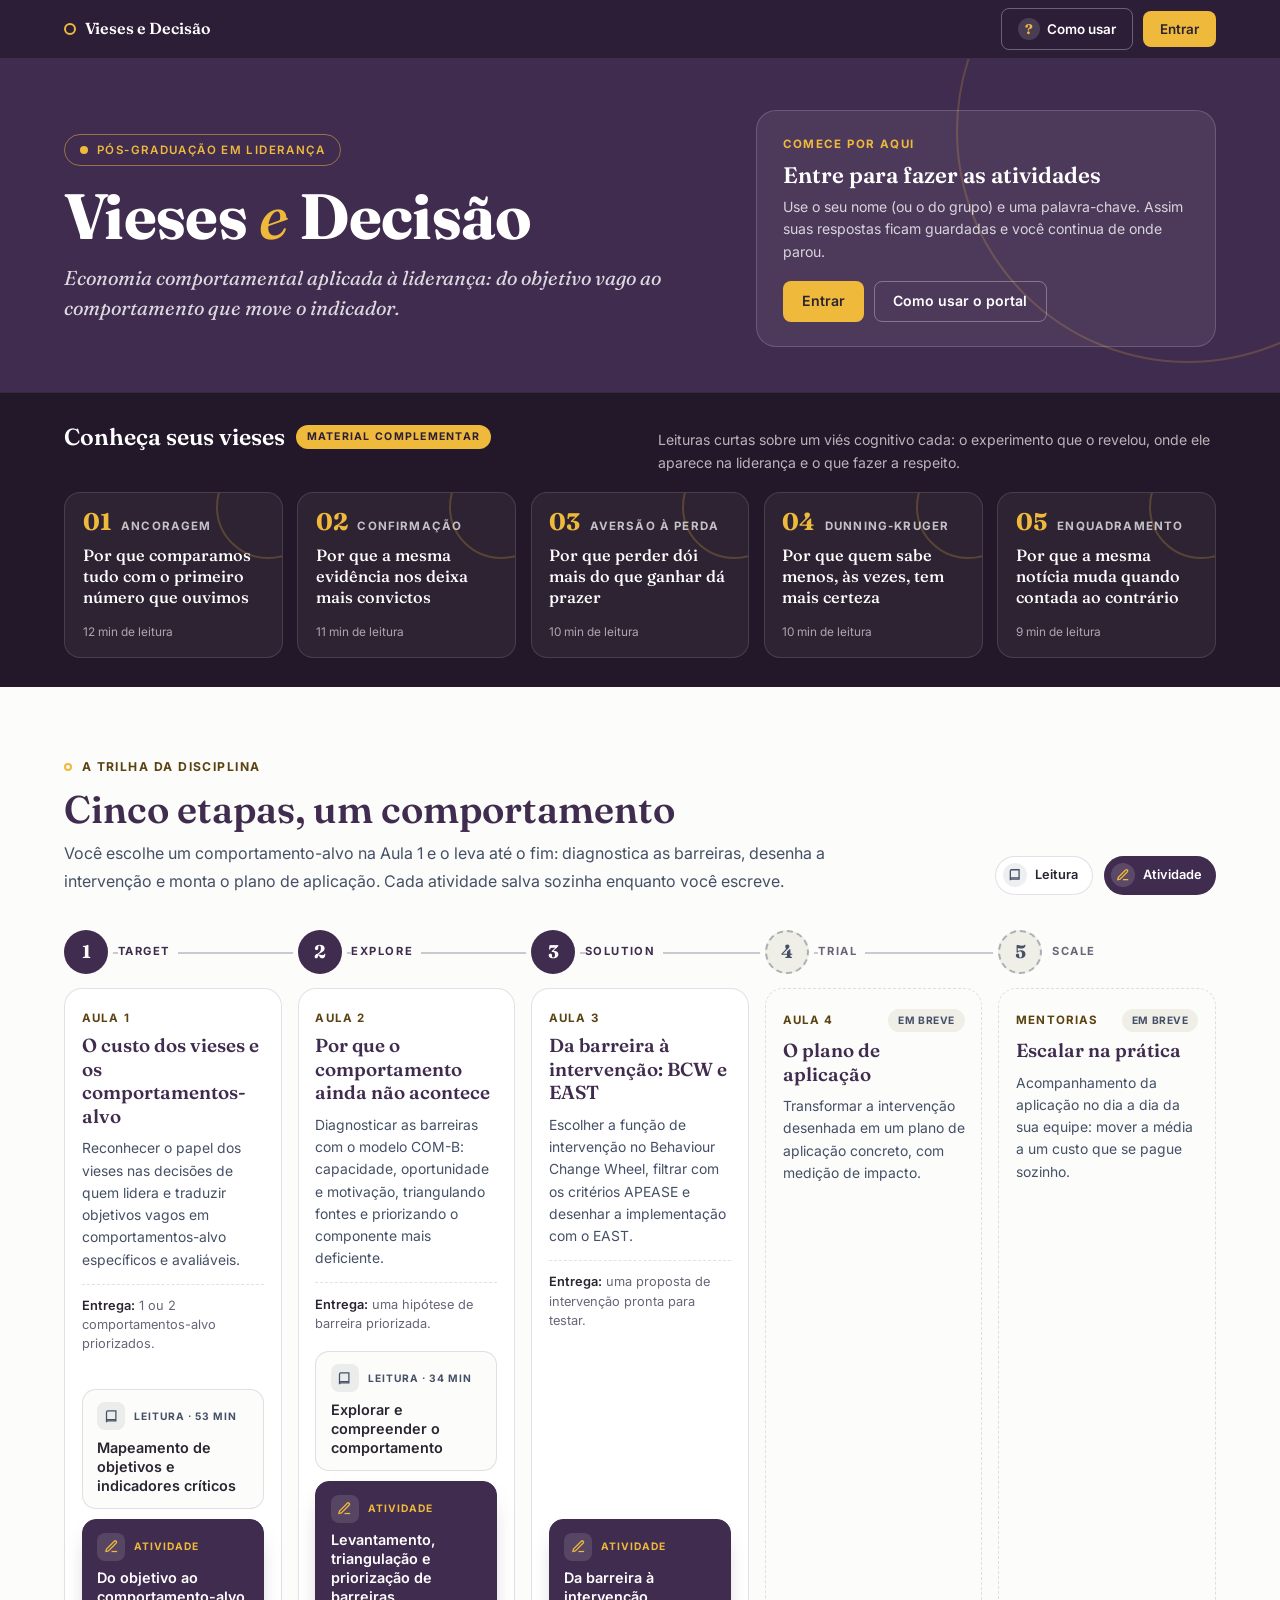
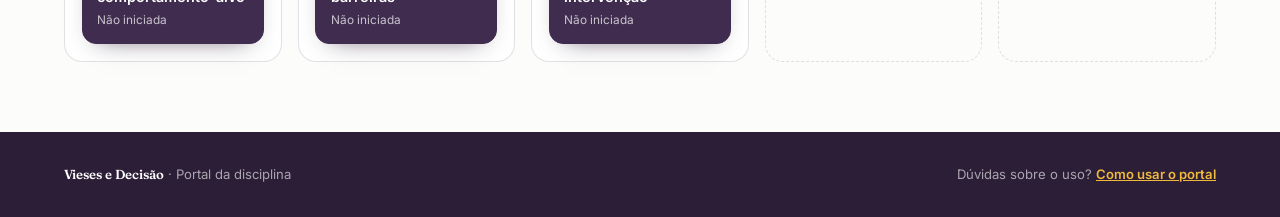
==== commit 6ddc1294: "Leitura da Aula 2: explorar e compreender o comportamento (Partes A a D) Publica o material de leitu" ====
--- a/index.html
+++ b/index.html
@@ -244,6 +244,8 @@
             <p class="desc">Diagnosticar as barreiras com o modelo COM-B: capacidade, oportunidade e motivação, triangulando fontes e priorizando o componente mais deficiente.</p>
             <p class="entrega"><strong>Entrega:</strong> uma hipótese de barreira priorizada.</p>
             <div class="recursos">
+              <a class="rec rec-leitura" href="leituras/passo-2-explorar-o-comportamento.html">
+                <span class="rec-cab"><span class="rec-ico"><svg width="18" height="18" viewBox="0 0 24 24" fill="none" stroke="currentColor" stroke-width="2"><path d="M4 5a2 2 0 012-2h13v16H6a2 2 0 00-2 2V5z"/><path d="M4 19a2 2 0 012-2h13"/></svg></span><span class="rec-tipo">Leitura · 34 min</span></span><span class="rec-nome">Explorar e compreender o comportamento</span></a>
               <a class="rec rec-atividade" href="atividades/aula-2-barreiras.html">
                 <span class="rec-cab"><span class="rec-ico"><svg width="18" height="18" viewBox="0 0 24 24" fill="none" stroke="currentColor" stroke-width="2"><path d="M12 20h9"/><path d="M16.5 3.5a2.1 2.1 0 013 3L7 19l-4 1 1-4 12.5-12.5z"/></svg></span><span class="rec-tipo">Atividade</span></span><span class="rec-nome">Levantamento, triangulação e priorização de barreiras</span><span class="rec-status" data-ferramenta="aula2">Não iniciada</span></a>
             </div>
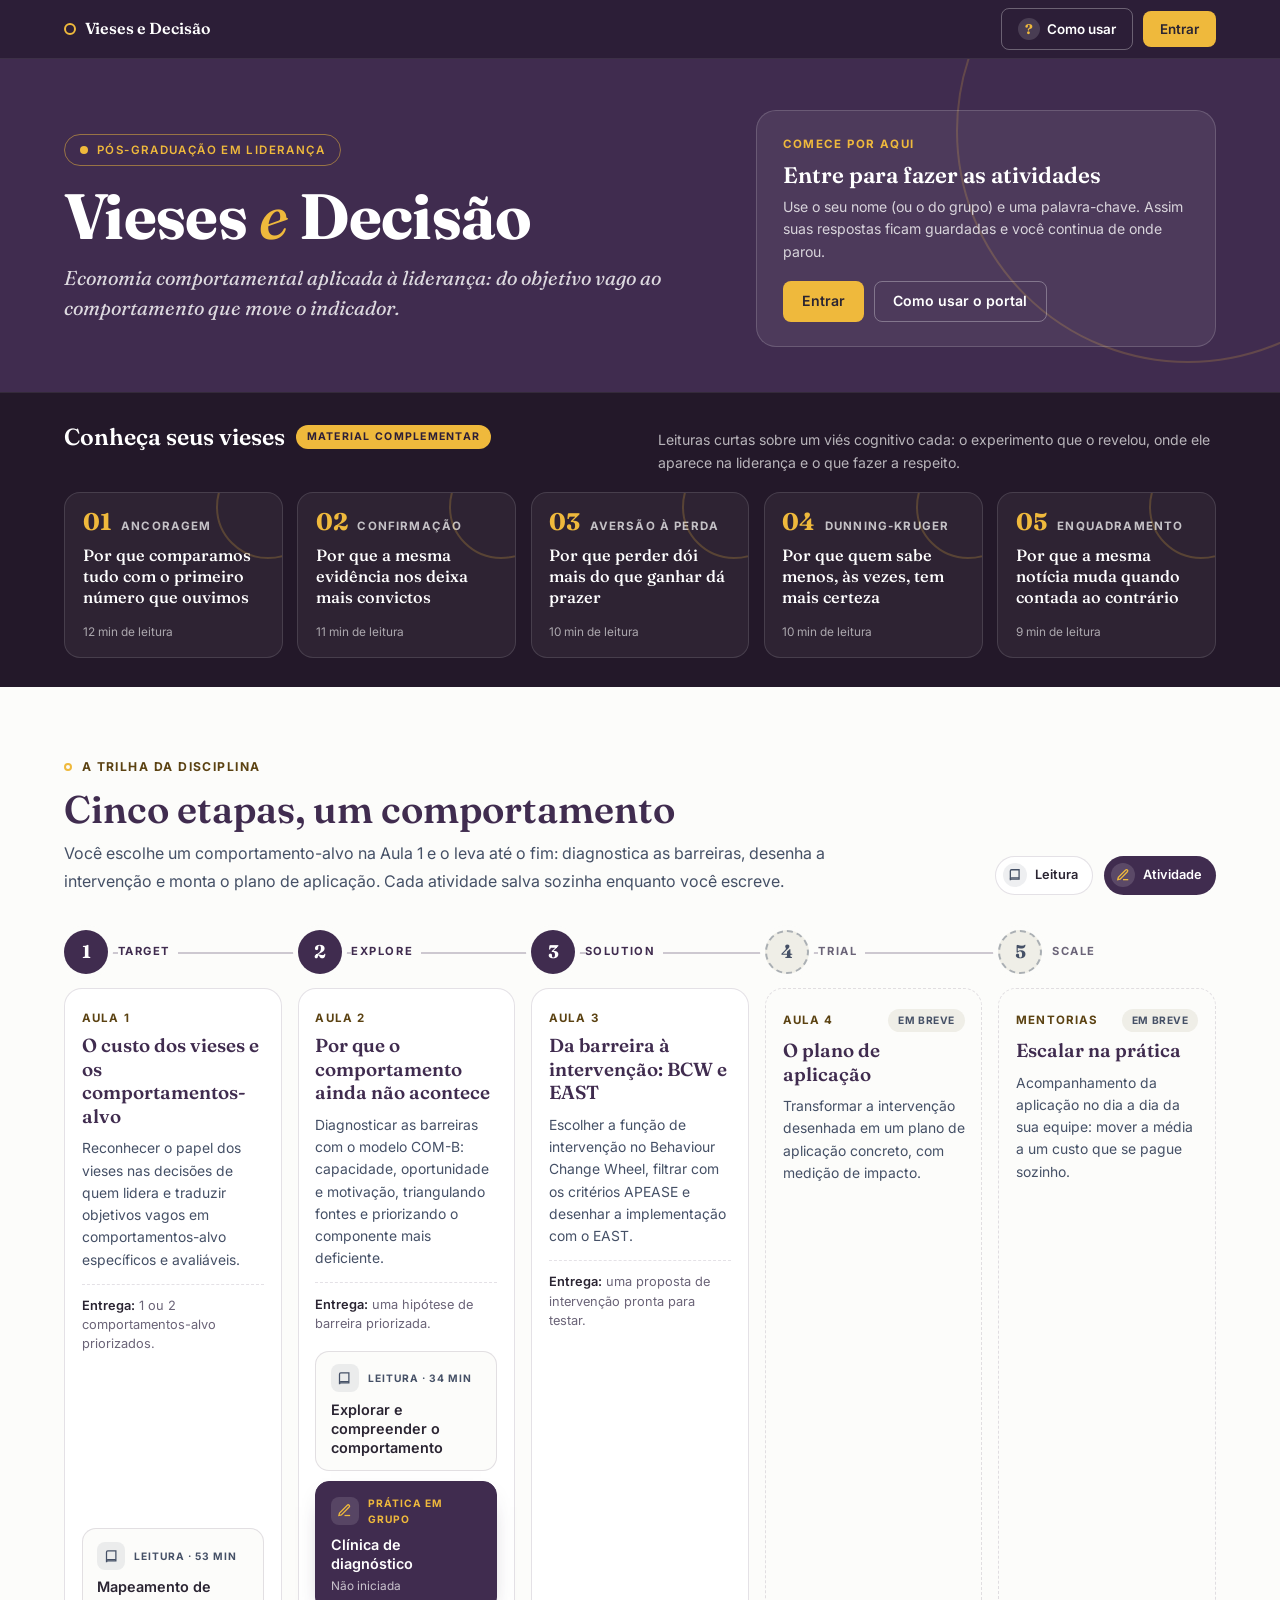
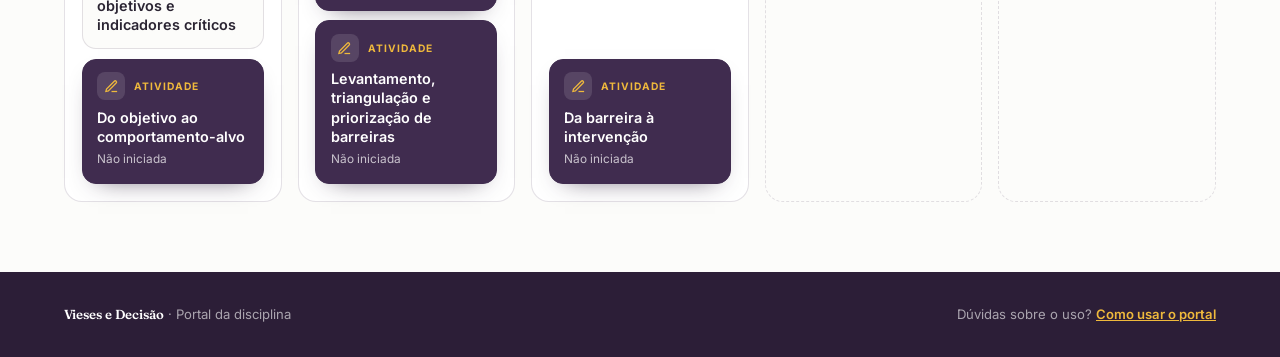
==== commit 0e46e292: "Aula 2: Clínica de diagnóstico (prática em grupo) com gabarito cifrado Nova atividade atividades/aul" ====
--- a/index.html
+++ b/index.html
@@ -246,6 +246,8 @@
             <div class="recursos">
               <a class="rec rec-leitura" href="leituras/passo-2-explorar-o-comportamento.html">
                 <span class="rec-cab"><span class="rec-ico"><svg width="18" height="18" viewBox="0 0 24 24" fill="none" stroke="currentColor" stroke-width="2"><path d="M4 5a2 2 0 012-2h13v16H6a2 2 0 00-2 2V5z"/><path d="M4 19a2 2 0 012-2h13"/></svg></span><span class="rec-tipo">Leitura · 34 min</span></span><span class="rec-nome">Explorar e compreender o comportamento</span></a>
+              <a class="rec rec-atividade" href="atividades/aula-2-clinica.html">
+                <span class="rec-cab"><span class="rec-ico"><svg width="18" height="18" viewBox="0 0 24 24" fill="none" stroke="currentColor" stroke-width="2"><path d="M12 20h9"/><path d="M16.5 3.5a2.1 2.1 0 013 3L7 19l-4 1 1-4 12.5-12.5z"/></svg></span><span class="rec-tipo">Prática em grupo</span></span><span class="rec-nome">Clínica de diagnóstico</span><span class="rec-status" data-ferramenta="clinica-aula2">Não iniciada</span></a>
               <a class="rec rec-atividade" href="atividades/aula-2-barreiras.html">
                 <span class="rec-cab"><span class="rec-ico"><svg width="18" height="18" viewBox="0 0 24 24" fill="none" stroke="currentColor" stroke-width="2"><path d="M12 20h9"/><path d="M16.5 3.5a2.1 2.1 0 013 3L7 19l-4 1 1-4 12.5-12.5z"/></svg></span><span class="rec-tipo">Atividade</span></span><span class="rec-nome">Levantamento, triangulação e priorização de barreiras</span><span class="rec-status" data-ferramenta="aula2">Não iniciada</span></a>
             </div>
